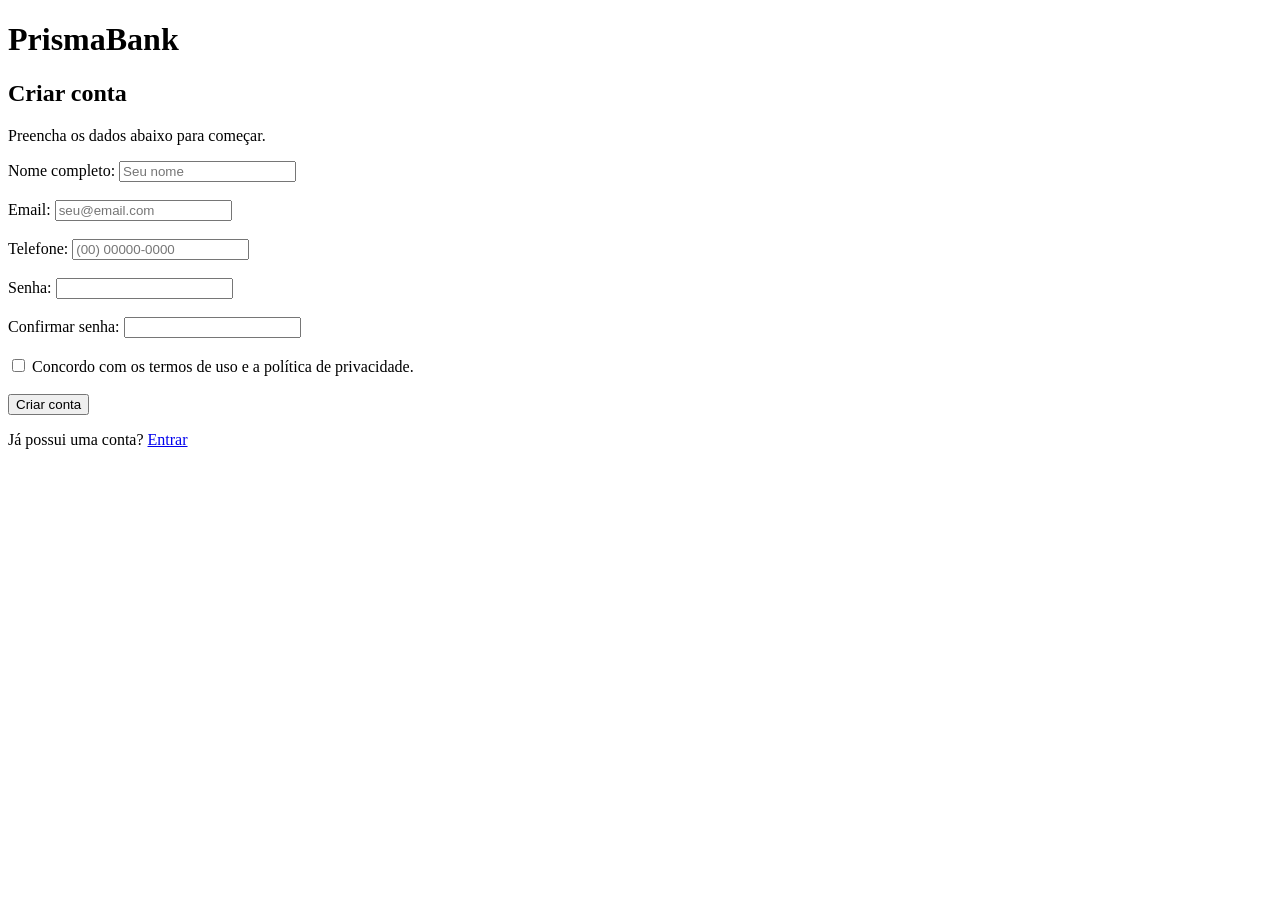
==== cadastro.html @ 23309fc6 "Leva o cadastro para o painel do banco O cadastro.html agora vem antes do painel: quem abre o index." ====
<!DOCTYPE html>
<html lang="pt-br">
<head>
    <meta charset="UTF-8">
    <meta name="viewport" content="width=device-width, initial-scale=1.0">
    <title>PrismaBank - Criar Conta</title>
</head>

<body>

    <h1>PrismaBank</h1>

    <h2>Criar conta</h2>
    <p>Preencha os dados abaixo para começar.</p>

    <form id="form-cadastro">

        <label for="nome">Nome completo:</label>
        <input type="text" id="nome" name="nome" placeholder="Seu nome" required>

        <br><br>

        <label for="email">Email:</label>
        <input type="email" id="email" name="email" placeholder="seu@email.com" required>

        <br><br>

        <label for="telefone">Telefone:</label>
        <input type="tel" id="telefone" name="telefone" placeholder="(00) 00000-0000" required>

        <br><br>

        <label for="senha">Senha:</label>
        <input type="password" id="senha" name="senha" required>

        <br><br>

        <label for="confirmar">Confirmar senha:</label>
        <input type="password" id="confirmar" name="confirmar" required>

        <br><br>

        <input type="checkbox" id="termos" name="termos" required>

        <label for="termos">
            Concordo com os termos de uso e a política de privacidade.
        </label>

        <br><br>

        <button type="submit">Criar conta</button>

    </form>

    <p>Já possui uma conta? <a href="login.html">Entrar</a></p>

    <!-- Cadastro de mentira: leva para o painel -->
    <script src="js/cadastro.js"></script>

</body>
</html>
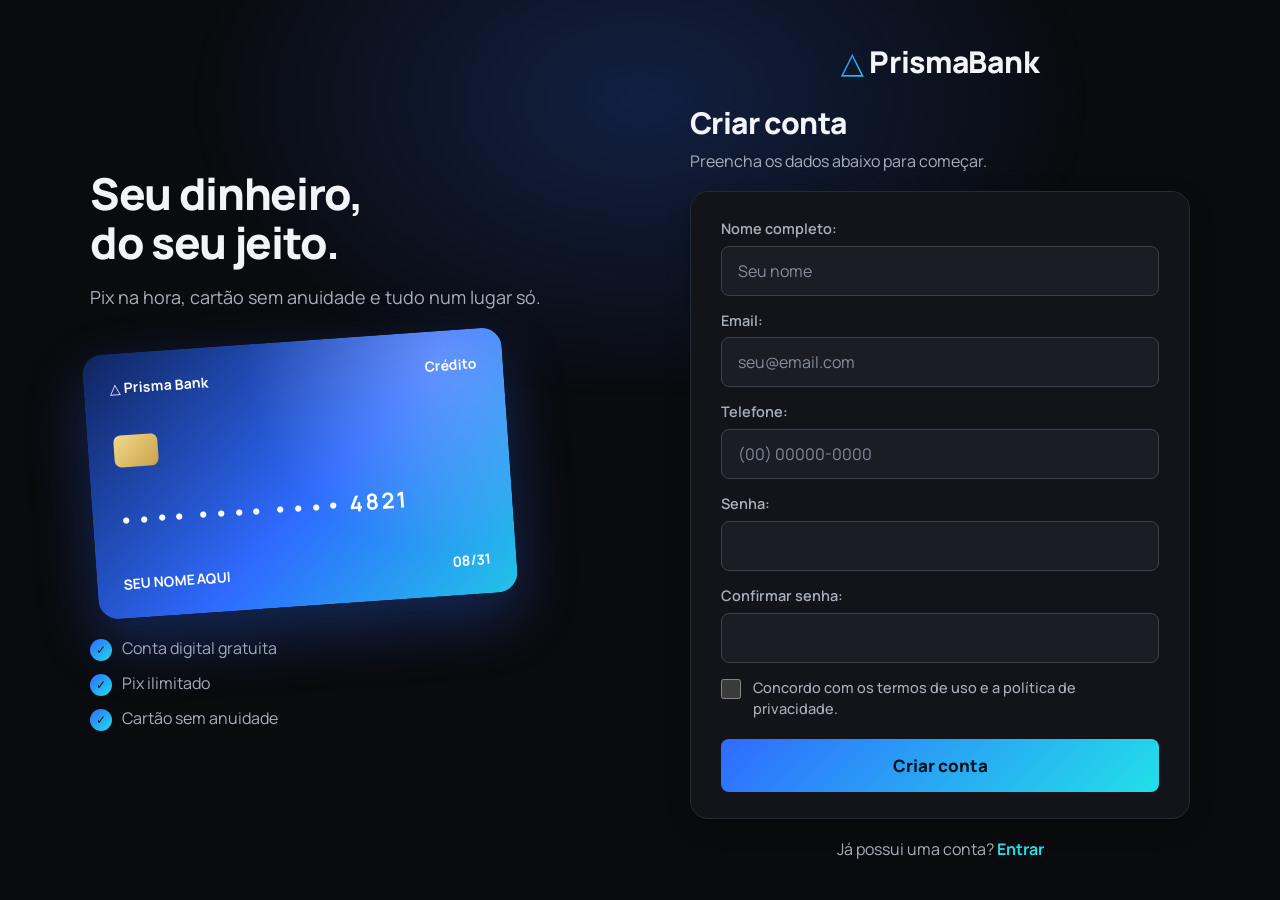
==== commit d9e4f9b7: "Junta o main e reúne o banco em uma página só Conclui o merge do main (PRs #4 e #5) com o painel reo" ====
--- a/cadastro.html
+++ b/cadastro.html
@@ -1,61 +1,83 @@
 <!DOCTYPE html>
-<html lang="pt-br">
+<html lang="pt-BR">
 <head>
     <meta charset="UTF-8">
     <meta name="viewport" content="width=device-width, initial-scale=1.0">
-    <title>PrismaBank - Criar Conta</title>
+    <title>Prisma Bank | Criar conta</title>
+    <link rel="icon" href="favicon.svg" type="image/svg+xml">
+
+    <!-- Fonte do Google -->
+    <link rel="preconnect" href="https://fonts.googleapis.com">
+    <link rel="preconnect" href="https://fonts.gstatic.com" crossorigin>
+    <link href="https://fonts.googleapis.com/css2?family=Manrope:wght@400;500;600;700;800&display=swap" rel="stylesheet">
+
+    <link rel="stylesheet" href="css/cadastro.css">
 </head>
 
 <body>
 
-    <h1>PrismaBank</h1>
+    <!-- Lado esquerdo: só aparece em telas grandes (ver cadastro.css) -->
+    <aside class="vitrine" aria-hidden="true">
+        <p class="vitrine-titulo">Seu dinheiro,<br>do seu jeito.</p>
+        <p class="vitrine-texto">Pix na hora, cartão sem anuidade e tudo num lugar só.</p>
 
-    <h2>Criar conta</h2>
-    <p>Preencha os dados abaixo para começar.</p>
+        <div class="cartao-vitrine">
+            <div class="cartao-linha">
+                <strong>△ Prisma Bank</strong>
+                <span>Crédito</span>
+            </div>
+            <div class="cartao-chip"></div>
+            <span class="cartao-numero">•••• •••• •••• 4821</span>
+            <div class="cartao-linha">
+                <span>SEU NOME AQUI</span>
+                <span>08/31</span>
+            </div>
+        </div>
 
-    <form id="form-cadastro">
+        <ul class="vitrine-lista">
+            <li>Conta digital gratuita</li>
+            <li>Pix ilimitado</li>
+            <li>Cartão sem anuidade</li>
+        </ul>
+    </aside>
 
-        <label for="nome">Nome completo:</label>
-        <input type="text" id="nome" name="nome" placeholder="Seu nome" required>
+    <!-- Lado direito: o formulário -->
+    <div class="area-form">
 
-        <br><br>
+        <h1>PrismaBank</h1>
 
-        <label for="email">Email:</label>
-        <input type="email" id="email" name="email" placeholder="seu@email.com" required>
+        <h2>Criar conta</h2>
+        <p>Preencha os dados abaixo para começar.</p>
 
-        <br><br>
+        <!-- Ao criar a conta, vai para o painel do banco (index.html).
+             O espaço entre os campos vem do CSS (cadastro.css). -->
+        <form action="index.html" id="form-cadastro">
 
-        <label for="telefone">Telefone:</label>
-        <input type="tel" id="telefone" name="telefone" placeholder="(00) 00000-0000" required>
+            <label for="nome">Nome completo:</label>
+            <input type="text" id="nome" placeholder="Seu nome" autocomplete="name" required>
 
-        <br><br>
+            <label for="email">Email:</label>
+            <input type="email" id="email" placeholder="seu@email.com" autocomplete="email" required>
 
-        <label for="senha">Senha:</label>
-        <input type="password" id="senha" name="senha" required>
+            <label for="telefone">Telefone:</label>
+            <input type="tel" id="telefone" placeholder="(00) 00000-0000" autocomplete="tel" required>
 
-        <br><br>
+            <label for="senha">Senha:</label>
+            <input type="password" id="senha" autocomplete="new-password" required>
 
-        <label for="confirmar">Confirmar senha:</label>
-        <input type="password" id="confirmar" name="confirmar" required>
+            <label for="confirmar">Confirmar senha:</label>
+            <input type="password" id="confirmar" autocomplete="new-password" required>
 
-        <br><br>
+            <input type="checkbox" id="termos" required>
+            <label for="termos">Concordo com os termos de uso e a política de privacidade.</label>
 
-        <input type="checkbox" id="termos" name="termos" required>
+            <button type="submit">Criar conta</button>
 
-        <label for="termos">
-            Concordo com os termos de uso e a política de privacidade.
-        </label>
+        </form>
 
-        <br><br>
+        <p>Já possui uma conta? <a href="index.html">Entrar</a></p>
 
-        <button type="submit">Criar conta</button>
-
-    </form>
-
-    <p>Já possui uma conta? <a href="login.html">Entrar</a></p>
-
-    <!-- Cadastro de mentira: leva para o painel -->
-    <script src="js/cadastro.js"></script>
+    </div>
 
 </body>
-</html> +</html>
--- a/css/cadastro.css
+++ b/css/cadastro.css
@@ -0,0 +1,395 @@
+/* ==========================================================================
+   Prisma Bank: tela de cadastro (cadastro.html)
+   Mesmas cores do painel (style-1.css): fundo escuro, cinzas para o
+   conteúdo e o gradiente azul → ciano só nos destaques.
+   ========================================================================== */
+
+/* ---------- Cores e medidas (mude aqui para mudar a tela toda) ---------- */
+:root {
+  color-scheme: dark;
+
+  /* Fundos */
+  --bg: #0a0b0e;
+  --surface: #121419;
+  --surface-2: #1a1d24;
+  --line: #262a33;
+  --line-strong: #3a404c;
+
+  /* Texto */
+  --text: #f2f4f8;
+  --text-2: #a9afbc;
+  --text-3: #868d9b;
+
+  /* Destaques */
+  --blue: #2f6bff;
+  --cyan: #22e0e8;
+  --gradiente: linear-gradient(135deg, var(--blue), var(--cyan));
+
+  /* Erro */
+  --erro: #ff6b6b;
+
+  /* Formas */
+  --raio-p: 8px;
+  --raio: 14px;
+  --sombra: 0 1px 2px rgb(0 0 0 / 0.3), 0 8px 24px rgb(0 0 0 / 0.18);
+  --transicao: 180ms ease;
+}
+
+/* ---------- Base ---------- */
+*,
+*::before,
+*::after {
+  box-sizing: border-box;
+}
+
+/* A página vira uma coluna estreita centralizada na tela */
+body {
+  display: flex;
+  flex-direction: column;
+  justify-content: center;
+  max-width: 540px;
+  min-height: 100vh;
+  margin: 0 auto;
+  padding: 24px 20px;
+  background: var(--bg);
+  color: var(--text);
+  font-family: "Manrope", system-ui, "Segoe UI", Roboto, sans-serif;
+  font-size: 16px;
+  line-height: 1.5;
+  -webkit-font-smoothing: antialiased;
+}
+
+/* Brilho azul suave atrás do formulário */
+body::before {
+  content: "";
+  position: fixed;
+  top: -200px;
+  left: 50%;
+  z-index: -1;
+  width: 900px;
+  height: 600px;
+  transform: translateX(-50%);
+  background: radial-gradient(closest-side, rgb(47 107 255 / 0.22), transparent);
+  pointer-events: none;
+}
+
+/* ---------- Títulos ---------- */
+h1 {
+  margin: 0 0 16px;
+  font-size: 30px;
+  font-weight: 800;
+  letter-spacing: -0.01em;
+  text-align: center;
+}
+
+/* Triângulo do logo antes do nome, igual ao painel */
+h1::before {
+  content: "△ ";
+  background: var(--gradiente);
+  -webkit-background-clip: text;
+  background-clip: text;
+  color: transparent;
+}
+
+h2 {
+  margin: 0 0 4px;
+  font-size: 30px;
+  font-weight: 800;
+  letter-spacing: -0.02em;
+}
+
+h2 + p {
+  margin: 0 0 18px;
+  color: var(--text-2);
+  font-size: 16px;
+}
+
+/* ---------- Formulário em formato de cartão ---------- */
+form {
+  padding: 26px 30px;
+  border: 1px solid var(--line);
+  border-radius: 18px;
+  background: var(--surface);
+  box-shadow: var(--sombra);
+  animation: entrar 400ms ease both;
+}
+
+@keyframes entrar {
+  from {
+    opacity: 0;
+    transform: translateY(8px);
+  }
+}
+
+label {
+  display: block;
+  margin-bottom: 6px;
+  color: var(--text-2);
+  font-size: 14.5px;
+  font-weight: 600;
+}
+
+/* ---------- Campos de texto ---------- */
+input[type="text"],
+input[type="email"],
+input[type="tel"],
+input[type="password"] {
+  display: block;
+  width: 100%;
+  margin-bottom: 14px;
+  padding: 12px 16px;
+  border: 1px solid var(--line-strong);
+  border-radius: var(--raio-p);
+  background: var(--surface-2);
+  color: var(--text);
+  font: inherit;
+  transition: border-color var(--transicao), box-shadow var(--transicao);
+}
+
+input::placeholder {
+  color: var(--text-3);
+}
+
+input:hover {
+  border-color: var(--text-3);
+}
+
+input:focus {
+  border-color: var(--cyan);
+  box-shadow: 0 0 0 3px rgb(34 224 232 / 0.18);
+  outline: none;
+}
+
+/* Campo inválido: só fica vermelho depois que a pessoa mexeu nele,
+   e não logo que a página abre */
+input:user-invalid {
+  border-color: var(--erro);
+}
+
+input:user-invalid:focus {
+  box-shadow: 0 0 0 3px rgb(255 107 107 / 0.18);
+}
+
+/* Tira o fundo amarelo que o Chrome coloca no preenchimento automático */
+input:-webkit-autofill,
+input:-webkit-autofill:hover,
+input:-webkit-autofill:focus {
+  -webkit-text-fill-color: var(--text);
+  -webkit-box-shadow: 0 0 0 1000px var(--surface-2) inset;
+  caret-color: var(--text);
+  transition: background-color 9999s;
+}
+
+/* ---------- Caixa dos termos: quadradinho e texto na mesma linha ---------- */
+input[type="checkbox"] {
+  float: left;
+  width: 20px;
+  height: 20px;
+  margin: 2px 12px 0 0;
+  accent-color: var(--cyan);
+  cursor: pointer;
+}
+
+input[type="checkbox"] + label {
+  display: block;
+  margin-bottom: 20px;
+  font-weight: 500;
+  line-height: 1.45;
+  cursor: pointer;
+}
+
+/* ---------- Botão ---------- */
+button {
+  display: block;
+  width: 100%;
+  padding: 14px;
+  border: 0;
+  border-radius: var(--raio-p);
+  background: var(--gradiente);
+  color: #04131f;
+  font: inherit;
+  font-size: 17px;
+  font-weight: 800;
+  cursor: pointer;
+  transition: filter var(--transicao), transform var(--transicao),
+    box-shadow var(--transicao);
+}
+
+button:hover {
+  filter: brightness(1.1);
+  box-shadow: 0 6px 20px rgb(34 224 232 / 0.2);
+}
+
+button:active {
+  transform: translateY(1px);
+}
+
+button:disabled {
+  opacity: 0.5;
+  cursor: not-allowed;
+  filter: none;
+  box-shadow: none;
+}
+
+/* Contorno visível para quem navega pelo teclado (Tab) */
+button:focus-visible,
+a:focus-visible,
+input[type="checkbox"]:focus-visible {
+  outline: 2px solid var(--cyan);
+  outline-offset: 3px;
+}
+
+/* ---------- "Já possui uma conta? Entrar" ---------- */
+form + p {
+  margin: 18px 0 0;
+  color: var(--text-2);
+  text-align: center;
+}
+
+a {
+  color: var(--cyan);
+  font-weight: 700;
+  text-decoration: none;
+  border-radius: 4px;
+}
+
+a:hover {
+  text-decoration: underline;
+}
+
+/* ---------- Vitrine (lado esquerdo, só em tela grande) ---------- */
+.vitrine {
+  display: none; /* no celular e em telas pequenas fica escondida */
+  flex-direction: column;
+  gap: 18px;
+}
+
+.vitrine-titulo {
+  margin: 0;
+  font-size: 44px;
+  font-weight: 800;
+  line-height: 1.1;
+  letter-spacing: -0.03em;
+}
+
+.vitrine-texto {
+  margin: 0 0 12px;
+  color: var(--text-2);
+  font-size: 18px;
+}
+
+/* Cartão de exemplo, igual ao da tela Cartões do painel */
+.cartao-vitrine {
+  display: flex;
+  flex-direction: column;
+  justify-content: space-between;
+  width: 100%;
+  max-width: 420px;
+  aspect-ratio: 1.586;
+  padding: 24px 26px;
+  border-radius: 20px;
+  background:
+    radial-gradient(circle at 85% 10%, rgb(255 255 255 / 0.25), transparent 45%),
+    linear-gradient(135deg, #10255f, #2f6bff 55%, #22c3e8);
+  color: #fff;
+  box-shadow: 0 24px 60px rgb(47 107 255 / 0.3);
+  transform: rotate(-4deg);
+}
+
+.cartao-linha {
+  display: flex;
+  justify-content: space-between;
+  font-size: 14px;
+  font-weight: 700;
+}
+
+.cartao-chip {
+  width: 44px;
+  height: 32px;
+  border-radius: 7px;
+  background: linear-gradient(135deg, #f3d98b, #c9a34a);
+}
+
+.cartao-numero {
+  font-size: 22px;
+  font-weight: 700;
+  letter-spacing: 0.12em;
+}
+
+.vitrine-lista {
+  display: flex;
+  flex-direction: column;
+  gap: 10px;
+  margin: 12px 0 0;
+  padding: 0;
+  list-style: none;
+  color: var(--text-2);
+}
+
+.vitrine-lista li::before {
+  content: "✓";
+  display: inline-grid;
+  place-items: center;
+  width: 22px;
+  height: 22px;
+  margin-right: 10px;
+  border-radius: 50%;
+  background: var(--gradiente);
+  color: #04131f;
+  font-size: 12px;
+  font-weight: 800;
+}
+
+/* Tela grande: vitrine à esquerda e formulário à direita */
+@media (min-width: 1000px) {
+  body {
+    display: grid;
+    grid-template-columns: minmax(0, 1fr) 500px;
+    align-items: center;
+    gap: 80px;
+    max-width: 1180px;
+    padding: 24px 40px;
+  }
+
+  .vitrine {
+    display: flex;
+  }
+}
+
+/* ---------- Celular ---------- */
+@media (max-width: 480px) {
+  body {
+    justify-content: flex-start;
+    padding: 32px 14px;
+  }
+
+  form {
+    padding: 24px 18px;
+  }
+
+  h1 {
+    font-size: 24px;
+  }
+
+  h2 {
+    font-size: 26px;
+  }
+
+  /* 16px evita o zoom automático do iPhone ao tocar no campo */
+  input[type="text"],
+  input[type="email"],
+  input[type="tel"],
+  input[type="password"] {
+    font-size: 16px;
+  }
+}
+
+/* Quem pediu menos animação no sistema não vê animação */
+@media (prefers-reduced-motion: reduce) {
+  *,
+  *::before,
+  *::after {
+    animation: none !important;
+    transition: none !important;
+  }
+}
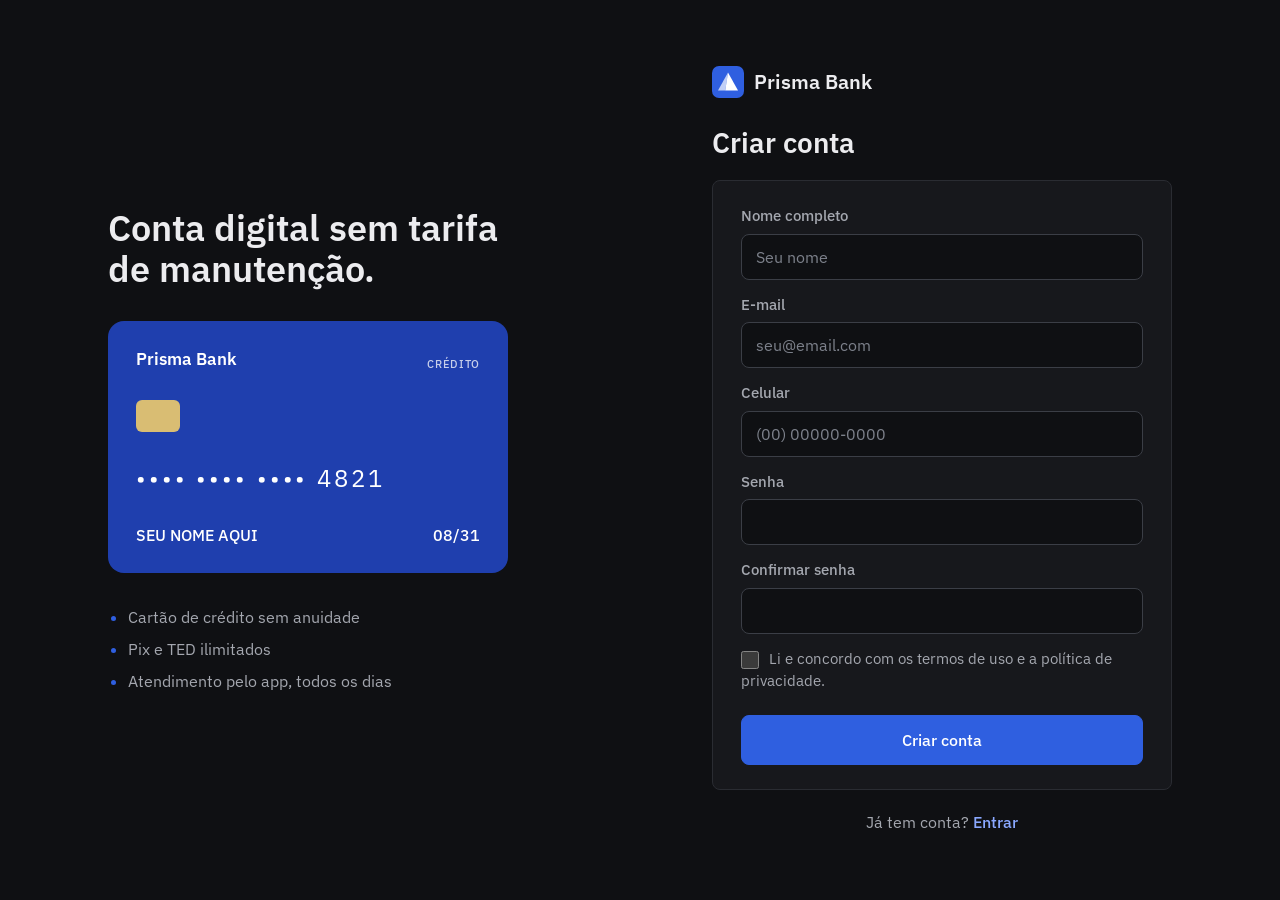
==== commit ec8ee9ad: "Tira a cara de template do visual e enxuga o código Visual mais simples e com identidade própria, se" ====
--- a/cadastro.html
+++ b/cadastro.html
@@ -6,25 +6,22 @@
     <title>Prisma Bank | Criar conta</title>
     <link rel="icon" href="favicon.svg" type="image/svg+xml">
 
-    <!-- Fonte do Google -->
-    <link rel="preconnect" href="https://fonts.googleapis.com">
-    <link rel="preconnect" href="https://fonts.gstatic.com" crossorigin>
-    <link href="https://fonts.googleapis.com/css2?family=Manrope:wght@400;500;600;700;800&display=swap" rel="stylesheet">
-
+    <!-- Fonte do Google (IBM Plex Sans) e o CSS do site + o do cadastro -->
+    <link rel="stylesheet" href="https://fonts.googleapis.com/css2?family=IBM+Plex+Sans:wght@400;500;600&display=swap">
+    <link rel="stylesheet" href="css/style-1.css">
     <link rel="stylesheet" href="css/cadastro.css">
 </head>
 
 <body>
 
     <!-- Lado esquerdo: só aparece em telas grandes (ver cadastro.css) -->
-    <aside class="vitrine" aria-hidden="true">
-        <p class="vitrine-titulo">Seu dinheiro,<br>do seu jeito.</p>
-        <p class="vitrine-texto">Pix na hora, cartão sem anuidade e tudo num lugar só.</p>
+    <aside class="vitrine">
+        <p class="vitrine-titulo">Conta digital sem tarifa de manutenção.</p>
 
-        <div class="cartao-vitrine">
+        <div class="cartao-visual">
             <div class="cartao-linha">
-                <strong>△ Prisma Bank</strong>
-                <span>Crédito</span>
+                <span class="cartao-marca">Prisma Bank</span>
+                <span class="cartao-etiqueta">Crédito</span>
             </div>
             <div class="cartao-chip"></div>
             <span class="cartao-numero">•••• •••• •••• 4821</span>
@@ -35,49 +32,42 @@
         </div>
 
         <ul class="vitrine-lista">
-            <li>Conta digital gratuita</li>
-            <li>Pix ilimitado</li>
-            <li>Cartão sem anuidade</li>
+            <li>Cartão de crédito sem anuidade</li>
+            <li>Pix e TED ilimitados</li>
+            <li>Atendimento pelo app, todos os dias</li>
         </ul>
     </aside>
 
-    <!-- Lado direito: o formulário -->
-    <div class="area-form">
+    <!-- Lado direito: o formulário. Ao criar a conta, vai para o banco (index.html) -->
+    <main>
+        <div class="logo"><img src="favicon.svg" alt="" width="32" height="32"> Prisma Bank</div>
 
-        <h1>PrismaBank</h1>
+        <h1>Criar conta</h1>
 
-        <h2>Criar conta</h2>
-        <p>Preencha os dados abaixo para começar.</p>
-
-        <!-- Ao criar a conta, vai para o painel do banco (index.html).
-             O espaço entre os campos vem do CSS (cadastro.css). -->
-        <form action="index.html" id="form-cadastro">
-
-            <label for="nome">Nome completo:</label>
+        <form action="index.html">
+            <label for="nome">Nome completo</label>
             <input type="text" id="nome" placeholder="Seu nome" autocomplete="name" required>
 
-            <label for="email">Email:</label>
+            <label for="email">E-mail</label>
             <input type="email" id="email" placeholder="seu@email.com" autocomplete="email" required>
 
-            <label for="telefone">Telefone:</label>
+            <label for="telefone">Celular</label>
             <input type="tel" id="telefone" placeholder="(00) 00000-0000" autocomplete="tel" required>
 
-            <label for="senha">Senha:</label>
+            <label for="senha">Senha</label>
             <input type="password" id="senha" autocomplete="new-password" required>
 
-            <label for="confirmar">Confirmar senha:</label>
+            <label for="confirmar">Confirmar senha</label>
             <input type="password" id="confirmar" autocomplete="new-password" required>
 
             <input type="checkbox" id="termos" required>
-            <label for="termos">Concordo com os termos de uso e a política de privacidade.</label>
+            <label for="termos">Li e concordo com os termos de uso e a política de privacidade.</label>
 
-            <button type="submit">Criar conta</button>
-
+            <button class="botao">Criar conta</button>
         </form>
 
-        <p>Já possui uma conta? <a href="index.html">Entrar</a></p>
-
-    </div>
+        <p>Já tem conta? <a href="index.html">Entrar</a></p>
+    </main>
 
 </body>
 </html>
--- a/css/style-1.css
+++ b/css/style-1.css
@@ -0,0 +1,1237 @@
+/* ==========================================================
+   Prisma Bank: estilos do site.
+   Usado pelo index.html (o banco) e pelo cadastro.html,
+   que tem alguns ajustes a mais no cadastro.css.
+   ========================================================== */
+
+/* ---------- Cores e medidas: mude aqui para mudar o site todo ---------- */
+:root {
+  color-scheme: dark;
+  --fundo: #0f1013;
+  --card: #17181c;
+  --card-2: #202227;     /* passar o mouse, item ativo */
+  --borda: #2a2c32;
+  --borda-forte: #3b3e46;
+  --texto: #ececef;
+  --texto-2: #a4a7af;    /* textos de apoio */
+  --texto-3: #7d818b;    /* textos bem discretos */
+  --marca: #2f5fe0;      /* o azul do Prisma: botões, barras e item ativo */
+  --link: #8aa8ff;       /* o mesmo azul, mais claro, para ler no fundo escuro */
+  --verde: #4cbb85;      /* dinheiro que entrou */
+  --amarelo: #e2a63b;    /* pendente */
+  --vermelho: #f07a7a;   /* bloquear, sair */
+  --barra: #4b4f58;      /* barras do gráfico que não são o mês atual */
+  --raio: 8px;
+}
+
+/* Modo claro: o script.js coloca a classe "claro" na tag <html> */
+.claro {
+  color-scheme: light;
+  --fundo: #f4f5f7;
+  --card: #fff;
+  --card-2: #eef0f3;
+  --borda: #e3e5ea;
+  --borda-forte: #c9cdd5;
+  --texto: #16181d;
+  --texto-2: #50545e;
+  --texto-3: #6b707a;
+  --link: #2f5fe0;
+  --verde: #13804f;
+  --amarelo: #9a6200;
+  --vermelho: #c43838;
+  --barra: #b9bdc6;
+}
+
+/* ---------- Base ---------- */
+* {
+  box-sizing: border-box;
+}
+
+/* Barra de rolagem fina, nas cores do site */
+html {
+  scrollbar-color: var(--borda-forte) var(--fundo);
+  scrollbar-width: thin;
+}
+
+body {
+  margin: 0;
+  background: var(--fundo);
+  color: var(--texto);
+  font: 15px/1.5 "IBM Plex Sans", system-ui, sans-serif;
+}
+
+h1,
+h2,
+p,
+ul {
+  margin: 0;
+}
+
+h1 {
+  font-size: 24px;
+  font-weight: 600;
+}
+
+h2 {
+  font-size: 16px;
+  font-weight: 600;
+}
+
+ul {
+  padding: 0;
+  list-style: none;
+}
+
+a {
+  color: inherit;
+  text-decoration: none;
+}
+
+button,
+input,
+select {
+  color: inherit;
+  font: inherit;
+}
+
+button {
+  cursor: pointer;
+}
+
+.texto-fraco {
+  color: var(--texto-2);
+  font-size: 13px;
+}
+
+.texto-fraco strong {
+  color: var(--texto);
+  font-weight: 500;
+}
+
+/* Ícones do começo do index.html: só o traço, na cor do texto */
+.ico {
+  flex-shrink: 0;
+  width: 18px;
+  height: 18px;
+  fill: none;
+  stroke: currentColor;
+  stroke-width: 1.8;
+  stroke-linecap: round;
+  stroke-linejoin: round;
+}
+
+/* ---------- Estrutura: menu à esquerda, conteúdo à direita ---------- */
+.app {
+  display: grid;
+  grid-template-columns: 250px minmax(0, 1fr);
+  min-height: 100vh;
+}
+
+/* ---------- Menu lateral ---------- */
+.sidebar {
+  position: sticky;
+  top: 0;
+  display: flex;
+  flex-direction: column;
+  gap: 28px;
+  height: 100vh;
+  padding: 20px 12px;
+  border-right: 1px solid var(--borda);
+  background: var(--fundo);
+}
+
+.logo {
+  display: flex;
+  align-items: center;
+  gap: 10px;
+  padding: 0 14px;
+  font-size: 18px;
+  font-weight: 600;
+}
+
+.menu {
+  display: flex;
+  flex: 1;
+  flex-direction: column;
+  gap: 6px;
+}
+
+/* "Conta" e "Serviços" */
+.menu-titulo {
+  margin: 18px 14px 2px;
+  color: var(--texto-3);
+  font-size: 13px;
+}
+
+.menu-titulo:first-child {
+  margin-top: 0;
+}
+
+.menu-link {
+  display: flex;
+  align-items: center;
+  gap: 14px;
+  padding: 11px 14px;
+  border-radius: var(--raio);
+  color: var(--texto-2);
+  font-size: 16.5px;
+}
+
+.menu-link .ico {
+  width: 22px;
+  height: 22px;
+}
+
+.menu-link:hover {
+  background: var(--card);
+  color: var(--texto);
+}
+
+/* Tela aberta: o script.js coloca a classe "ativo" no link dela */
+.menu-link.ativo {
+  background: var(--card-2);
+  color: var(--texto);
+  font-weight: 500;
+}
+
+.menu-link.ativo .ico {
+  color: var(--link);
+}
+
+/* ---------- Conteúdo: topo, a tela aberta e o rodapé ---------- */
+.conteudo {
+  display: grid;
+  grid-template-rows: auto 1fr auto;
+  min-width: 0;
+  min-height: 100vh;
+}
+
+.topo {
+  position: sticky;
+  top: 0;
+  z-index: 10;
+  display: flex;
+  align-items: center;
+  gap: 16px;
+  padding: 12px 28px;
+  border-bottom: 1px solid var(--borda);
+  background: var(--fundo);
+}
+
+.saldo-linha {
+  display: flex;
+  align-items: center;
+  gap: 6px;
+}
+
+.saldo-valor {
+  font-size: 26px;
+  font-weight: 600;
+  line-height: 1.2;
+  white-space: nowrap;
+}
+
+/* "R$" menor e mais claro que o número */
+.saldo-valor small {
+  color: var(--texto-2);
+  font-size: 18px;
+  font-weight: 500;
+}
+
+.btn-olho {
+  display: grid;
+  padding: 6px;
+  border: 0;
+  border-radius: 50%;
+  background: none;
+  color: var(--texto-2);
+}
+
+.btn-olho:hover {
+  background: var(--card-2);
+  color: var(--texto);
+}
+
+.topo-acoes {
+  display: flex;
+  align-items: center;
+  gap: 10px;
+  margin-left: auto;
+}
+
+/* Botões quadrados só com ícone: menu (celular), tema e sino */
+.btn-icone {
+  position: relative;
+  display: grid;
+  place-items: center;
+  width: 38px;
+  height: 38px;
+  border: 1px solid var(--borda);
+  border-radius: var(--raio);
+  background: var(--card);
+}
+
+.btn-icone:hover {
+  border-color: var(--borda-forte);
+}
+
+.btn-menu {
+  display: none; /* só aparece no celular */
+}
+
+/* Número de notificações não lidas em cima do sino */
+.badge {
+  position: absolute;
+  top: -6px;
+  right: -6px;
+  min-width: 18px;
+  padding: 0 5px;
+  border-radius: 9px;
+  background: var(--marca);
+  color: #fff;
+  font-size: 11px;
+  font-weight: 600;
+  line-height: 18px;
+}
+
+/* Bolinha com as iniciais (topo, contatos e perfil) */
+.avatar {
+  display: grid;
+  place-items: center;
+  flex-shrink: 0;
+  width: 38px;
+  height: 38px;
+  border-radius: 50%;
+  background: var(--card-2);
+  font-size: 13px;
+  font-weight: 600;
+}
+
+/* ---------- Telas ---------- */
+.painel,
+.pagina {
+  display: grid;
+  gap: 20px;
+  align-content: start;
+  width: 100%;
+  max-width: 1180px;
+  margin: 0 auto;
+  padding: 28px 28px 48px;
+}
+
+/* Início: coluna principal (2/3) e coluna da direita (1/3) */
+.painel {
+  grid-template-columns: minmax(0, 2fr) minmax(0, 1fr);
+}
+
+/* Outras telas: formulário à esquerda, informações à direita */
+.colunas {
+  display: grid;
+  grid-template-columns: minmax(0, 3fr) minmax(0, 2fr);
+  gap: 20px;
+  align-items: start;
+}
+
+.coluna {
+  display: flex;
+  flex-direction: column;
+  gap: 20px;
+}
+
+/* No Início, o último card da coluna estica até o fim do card ao lado */
+.coluna > :last-child {
+  flex-grow: 1;
+}
+
+.card {
+  padding: 20px;
+  border: 1px solid var(--borda);
+  border-radius: var(--raio);
+  background: var(--card);
+}
+
+.card > h2 {
+  margin-bottom: 16px;
+}
+
+/* Título do card com um link (ou os filtros) à direita */
+.card-topo {
+  display: flex;
+  flex-wrap: wrap;
+  align-items: baseline;
+  justify-content: space-between;
+  gap: 8px 16px;
+  margin-bottom: 16px;
+}
+
+.link {
+  padding: 0;
+  border: 0;
+  background: none;
+  color: var(--link);
+  font-size: 14px;
+  font-weight: 500;
+}
+
+.link:hover {
+  text-decoration: underline;
+}
+
+/* ---------- Botões ---------- */
+.botao {
+  display: inline-flex;
+  align-items: center;
+  justify-content: center;
+  gap: 8px;
+  padding: 9px 16px;
+  border: 1px solid var(--marca);
+  border-radius: var(--raio);
+  background: var(--marca);
+  color: #fff;
+  font-weight: 500;
+}
+
+.botao:hover {
+  filter: brightness(1.12);
+}
+
+.botao-secundario {
+  border-color: var(--borda-forte);
+  background: none;
+  color: var(--texto);
+}
+
+.botao-secundario:hover {
+  background: var(--card-2);
+  filter: none;
+}
+
+.botao-perigo {
+  color: var(--vermelho);
+}
+
+.botao-pequeno {
+  padding: 4px 12px;
+  font-size: 14px;
+}
+
+/* ---------- Formulários ---------- */
+.formulario {
+  display: grid;
+  gap: 16px;
+}
+
+.campo {
+  display: grid;
+  gap: 6px;
+}
+
+.campo > label,
+.campo > span {
+  color: var(--texto-2);
+  font-size: 14px;
+  font-weight: 500;
+}
+
+.campo input,
+.campo select {
+  width: 100%;
+  padding: 10px 12px;
+  border: 1px solid var(--borda-forte);
+  border-radius: var(--raio);
+  background: var(--fundo);
+}
+
+.campo input::placeholder {
+  color: var(--texto-3);
+}
+
+.campo input:focus,
+.campo select:focus {
+  border-color: var(--marca);
+  outline: 1px solid var(--marca);
+}
+
+/* Dois campos lado a lado (agência e conta, valor e data) */
+.campo-duplo {
+  display: grid;
+  grid-template-columns: 1fr 1fr;
+  gap: 12px;
+}
+
+/* Escolhas em botões (TED / Entre contas, valores da recarga).
+   Por baixo é um radio escondido; o <span> é o que aparece. */
+.opcoes {
+  display: flex;
+  flex-wrap: wrap;
+  gap: 8px;
+}
+
+.opcao input {
+  position: absolute;
+  opacity: 0;
+}
+
+.opcao span {
+  display: block;
+  padding: 8px 14px;
+  border: 1px solid var(--borda-forte);
+  border-radius: var(--raio);
+  cursor: pointer;
+}
+
+.opcao input:checked + span {
+  border-color: var(--marca);
+  outline: 1px solid var(--marca);
+  background: color-mix(in srgb, var(--marca) 14%, transparent);
+}
+
+.opcao input:focus-visible + span {
+  outline: 2px solid var(--link);
+  outline-offset: 2px;
+}
+
+/* ---------- Listas e tabela ---------- */
+.lista li,
+.lista label {
+  display: flex;
+  align-items: center;
+  justify-content: space-between;
+  gap: 12px;
+}
+
+.lista li {
+  padding: 12px 0;
+  border-top: 1px solid var(--borda);
+}
+
+.lista li:first-child {
+  padding-top: 0;
+  border-top: 0;
+}
+
+.lista li:last-child {
+  padding-bottom: 0;
+}
+
+.lista strong {
+  display: block;
+  font-weight: 500;
+}
+
+/* Caixas de seleção das Preferências: a linha toda é clicável */
+.lista label {
+  width: 100%;
+  cursor: pointer;
+}
+
+.lista input[type="checkbox"] {
+  width: 18px;
+  height: 18px;
+  accent-color: var(--marca);
+}
+
+/* Valor + botão "Pagar" no lado direito da lista de contas */
+.lista-direita {
+  display: flex;
+  align-items: center;
+  gap: 12px;
+}
+
+.tabela {
+  width: 100%;
+  border-collapse: collapse;
+  color: var(--texto-2);
+}
+
+.tabela th {
+  padding: 0 0 8px;
+  color: var(--texto-3);
+  font-size: 13px;
+  font-weight: 500;
+  text-align: left;
+}
+
+.tabela td {
+  padding: 12px 0;
+  border-top: 1px solid var(--borda);
+}
+
+.tabela .valor {
+  text-align: right;
+}
+
+.descricao {
+  color: var(--texto);
+  font-weight: 500;
+}
+
+/* Valores em dinheiro: os números têm a mesma largura e ficam alinhados */
+.valor {
+  color: var(--texto);
+  font-weight: 500;
+  white-space: nowrap;
+  font-variant-numeric: tabular-nums;
+}
+
+.positivo {
+  color: var(--verde);
+}
+
+.pendente {
+  margin-left: 6px;
+  color: var(--amarelo);
+  font-size: 13px;
+}
+
+/* ---------- Início ---------- */
+.saudacao {
+  grid-column: 1 / -1;
+  display: flex;
+  flex-wrap: wrap;
+  align-items: flex-end;
+  justify-content: space-between;
+  gap: 16px;
+}
+
+/* A data vem em minúsculas ("quinta-feira, 19 de novembro") */
+.saudacao p::first-letter {
+  text-transform: uppercase;
+}
+
+/* Atalhos: Pix, Transferir, Pagar e Recarga */
+.atalhos {
+  display: flex;
+  flex-wrap: wrap;
+  gap: 8px;
+}
+
+.grafico-resumo {
+  display: flex;
+  gap: 28px;
+}
+
+.grafico-resumo strong {
+  display: block;
+  font-size: 18px;
+  font-weight: 600;
+}
+
+/* Tracinho na legenda "Média", igual à linha do gráfico */
+.media::before {
+  content: "";
+  display: inline-block;
+  width: 14px;
+  margin-right: 6px;
+  border-top: 1px dashed var(--texto-2);
+  vertical-align: middle;
+}
+
+/* Gráfico de gastos: cada barra é uma <div> com a altura em %
+   (100% = R$ 4 mil, o topo do gráfico) */
+.grafico-area {
+  display: flex;
+  gap: 12px;
+  margin-top: 20px;
+  padding-bottom: 28px; /* espaço para os nomes dos meses */
+}
+
+/* Valores do lado esquerdo, cada um na altura da sua linha */
+.grafico-eixo {
+  display: flex;
+  flex-direction: column;
+  justify-content: space-between;
+  height: 232px;
+  margin-top: -9px;
+  color: var(--texto-3);
+  font-size: 12px;
+  text-align: right;
+  white-space: nowrap;
+}
+
+.grafico-barras {
+  position: relative;
+  display: flex;
+  flex: 1;
+  align-items: flex-end;
+  justify-content: space-around;
+  height: 214px;
+  border-bottom: 1px solid var(--borda-forte);
+  /* linhas de fundo em R$ 4 mil e R$ 2 mil */
+  background: linear-gradient(var(--borda) 1px, transparent 1px) 0 0 / 100% 50%;
+}
+
+/* Linha tracejada da média: R$ 3.200 de R$ 4 mil = 80% da altura */
+.grafico-barras::before {
+  content: "";
+  position: absolute;
+  right: 0;
+  bottom: 80%;
+  left: 0;
+  z-index: 1;
+  border-top: 1px dashed var(--texto-2);
+}
+
+.grafico-barras > div {
+  position: relative;
+  width: 24px;
+  border-radius: 4px 4px 0 0;
+  background: var(--barra);
+}
+
+.grafico-barras > .atual {
+  background: var(--marca);
+}
+
+/* Nome do mês embaixo da barra */
+.grafico-barras span {
+  position: absolute;
+  top: calc(100% + 8px);
+  left: 50%;
+  transform: translateX(-50%);
+  color: var(--texto-2);
+  font-size: 13px;
+}
+
+.grafico-barras .atual span {
+  color: var(--texto);
+  font-weight: 500;
+}
+
+/* Ao passar o mouse, mostra o valor da barra (vem do data-valor) */
+.grafico-barras > div:hover::after {
+  content: attr(data-valor);
+  position: absolute;
+  bottom: calc(100% + 6px);
+  left: 50%;
+  z-index: 2;
+  transform: translateX(-50%);
+  padding: 2px 8px;
+  border-radius: 4px;
+  background: var(--texto);
+  color: var(--fundo);
+  font-size: 12px;
+  white-space: nowrap;
+}
+
+.valor-grande {
+  display: block;
+  margin: 2px 0 14px;
+  font-size: 26px;
+  font-weight: 600;
+}
+
+/* Barra de progresso (limite do cartão, caixinha e gastos):
+   o fundo é um azul fraquinho e o preenchimento é o azul da marca */
+.barra {
+  height: 8px;
+  margin: 12px 0 10px;
+  border-radius: 4px;
+  background: color-mix(in srgb, var(--marca) 22%, var(--card));
+}
+
+.barra span {
+  display: block;
+  height: 100%;
+  border-radius: 4px;
+  background: var(--marca);
+}
+
+/* Contatos do Pix rápido: bolinha com as iniciais e o nome embaixo */
+.contatos {
+  display: flex;
+  flex-wrap: wrap;
+  gap: 16px;
+}
+
+.contato,
+.favorecido {
+  padding: 0;
+  border: 0;
+  background: none;
+}
+
+.contato {
+  display: grid;
+  justify-items: center;
+  gap: 6px;
+  color: var(--texto-2);
+  font-size: 13px;
+}
+
+.contato .avatar,
+.favorecido .avatar {
+  width: 44px;
+  height: 44px;
+}
+
+.contato:hover {
+  color: var(--texto);
+}
+
+.contato:hover .avatar,
+.favorecido:hover .avatar {
+  background: var(--borda-forte);
+}
+
+/* Favorecidos (Transferências): a linha inteira é um botão */
+.favorecido {
+  display: flex;
+  align-items: center;
+  gap: 12px;
+  width: 100%;
+  text-align: left;
+}
+
+.favorecido:hover strong {
+  color: var(--link);
+}
+
+/* Texto de ajuda entre o título e a lista */
+.card > .texto-fraco + .lista {
+  margin-top: 16px;
+}
+
+/* ---------- Pix: receber com QR Code ---------- */
+.receber-pix {
+  display: flex;
+  align-items: center;
+  gap: 18px;
+}
+
+.receber-pix strong {
+  display: block;
+  margin-bottom: 4px;
+  word-break: break-all;
+}
+
+/* O QR fica num quadrado branco, como num app de verdade */
+.qr {
+  flex-shrink: 0;
+  width: 120px;
+  padding: 8px;
+  border-radius: var(--raio);
+  background: #fff;
+}
+
+/* ---------- Extrato ---------- */
+/* Resumo: três números lado a lado, separados por uma linha */
+.resumo {
+  display: grid;
+  grid-template-columns: repeat(3, minmax(0, 1fr));
+  padding: 0;
+}
+
+.resumo div {
+  padding: 16px 20px;
+}
+
+.resumo div + div {
+  border-left: 1px solid var(--borda);
+}
+
+.resumo strong {
+  display: block;
+  font-size: 22px;
+  font-weight: 600;
+}
+
+/* "Para onde foi seu dinheiro": tipo, barra, porcentagem e valor */
+.gastos li {
+  display: grid;
+  grid-template-columns: 90px 1fr 44px 110px;
+  align-items: center;
+  gap: 16px;
+}
+
+.gastos li + li {
+  margin-top: 14px;
+}
+
+.gastos .barra {
+  margin: 0;
+}
+
+.gastos li > :nth-child(n + 3) {
+  text-align: right;
+}
+
+/* Filtro Todas / Entradas / Saídas: três botões grudados */
+.filtros {
+  display: flex;
+  border: 1px solid var(--borda-forte);
+  border-radius: var(--raio);
+  overflow: hidden;
+}
+
+.filtro {
+  padding: 5px 12px;
+  border: 0;
+  background: none;
+  color: var(--texto-2);
+  font-size: 14px;
+}
+
+.filtro + .filtro {
+  border-left: 1px solid var(--borda-forte);
+}
+
+.filtro.ativo {
+  background: var(--card-2);
+  color: var(--texto);
+}
+
+/* ---------- Cartões ---------- */
+.cartao-visual {
+  display: flex;
+  flex-direction: column;
+  justify-content: space-between;
+  aspect-ratio: 1.586; /* proporção de um cartão de verdade */
+  padding: 26px 28px;
+  border-radius: 16px;
+  background: #1f3fae;
+  color: #fff;
+}
+
+/* O script.js coloca a classe "bloqueado" quando o cartão é bloqueado */
+.cartao-visual.bloqueado {
+  background: #4b4e56;
+}
+
+/* Linha de cima e linha de baixo: o último item vai para a direita */
+.cartao-linha {
+  display: flex;
+  align-items: flex-end;
+  gap: 28px;
+  font-weight: 500;
+}
+
+.cartao-linha > :last-child {
+  margin-left: auto;
+}
+
+.cartao-linha small,
+.cartao-etiqueta {
+  display: block;
+  font-size: 11px;
+  letter-spacing: 0.06em;
+  text-transform: uppercase;
+  opacity: 0.75;
+}
+
+.cartao-marca {
+  font-size: 17px;
+  font-weight: 600;
+}
+
+.cartao-chip {
+  width: 44px;
+  height: 32px;
+  border-radius: 6px;
+  background: #d9bd73;
+}
+
+.cartao-numero {
+  font-size: clamp(18px, 2.4vw, 24px);
+  letter-spacing: 0.12em;
+  font-variant-numeric: tabular-nums;
+}
+
+.cartao-acoes {
+  display: flex;
+  flex-wrap: wrap;
+  gap: 8px;
+  margin-top: 16px;
+}
+
+/* Fatura: "Usado" à esquerda e "Disponível" à direita */
+.limite-info {
+  display: flex;
+  justify-content: space-between;
+}
+
+.limite-info strong {
+  display: block;
+  font-weight: 500;
+}
+
+.limite-info div:last-child {
+  text-align: right;
+}
+
+.ajuste-limite {
+  display: grid;
+  gap: 8px;
+  margin-top: 16px;
+  padding-top: 16px;
+  border-top: 1px solid var(--borda);
+  color: var(--texto-2);
+  font-size: 14px;
+}
+
+.ajuste-limite strong {
+  color: var(--texto);
+}
+
+.ajuste-limite input {
+  accent-color: var(--marca);
+}
+
+/* ---------- Notificações (caixinha que abre no sino) ---------- */
+.notificacoes {
+  position: relative;
+}
+
+.caixa-notificacoes {
+  position: absolute;
+  top: calc(100% + 8px);
+  right: 0;
+  z-index: 30;
+  width: 340px;
+  padding: 16px;
+  border: 1px solid var(--borda-forte);
+  border-radius: var(--raio);
+  background: var(--card);
+  box-shadow: 0 8px 24px rgb(0 0 0 / 0.25); /* fica por cima do resto da tela */
+}
+
+.caixa-notificacoes .card-topo {
+  margin-bottom: 8px;
+}
+
+.caixa-notificacoes .lista li {
+  padding: 2px 0;
+  border: 0;
+}
+
+.notificacao {
+  display: flex;
+  gap: 12px;
+  width: calc(100% + 16px);
+  margin: 0 -8px;
+  padding: 8px;
+  border-radius: var(--raio);
+}
+
+.notificacao:hover {
+  background: var(--card-2);
+}
+
+.notificacao .ico {
+  margin-top: 2px;
+  color: var(--texto-2);
+}
+
+.notificacao p {
+  color: var(--texto-2);
+  font-size: 14px;
+}
+
+.notificacao strong {
+  display: inline;
+  color: var(--texto);
+}
+
+/* ---------- Configurações ---------- */
+.perfil {
+  display: flex;
+  flex-wrap: wrap;
+  align-items: center;
+  gap: 16px 20px;
+}
+
+.perfil .avatar {
+  width: 56px;
+  height: 56px;
+  font-size: 18px;
+}
+
+.perfil-nome {
+  flex: 1;
+}
+
+.perfil-nome h2 {
+  font-size: 20px;
+}
+
+.perfil-conta {
+  display: flex;
+  gap: 28px;
+}
+
+.perfil-conta strong {
+  display: block;
+  font-weight: 500;
+}
+
+/* ---------- Comprovante ---------- */
+.comprovante {
+  width: 100%;
+  max-width: 460px;
+  margin: 12px auto 0;
+}
+
+.comprovante .valor-grande {
+  margin: 20px 0 0;
+  font-size: 30px;
+}
+
+/* Dados do recibo entre duas linhas tracejadas, como num papel de maquininha */
+.comprovante .lista {
+  margin: 20px 0;
+  padding: 16px 0;
+  border-top: 1px dashed var(--borda-forte);
+  border-bottom: 1px dashed var(--borda-forte);
+}
+
+.comprovante .lista li {
+  padding: 6px 0;
+  border: 0;
+}
+
+#comp-codigo {
+  font-family: ui-monospace, Consolas, monospace;
+}
+
+.comprovante-acoes {
+  display: flex;
+  flex-wrap: wrap;
+  gap: 8px;
+}
+
+/* ---------- Rodapé ---------- */
+.rodape {
+  display: flex;
+  flex-wrap: wrap;
+  justify-content: space-between;
+  gap: 4px 24px;
+  /* A linha de cima vai de ponta a ponta; o texto fica alinhado com os cards */
+  padding: 20px max(28px, calc((100% - 1124px) / 2)) 28px;
+  border-top: 1px solid var(--borda);
+  color: var(--texto-3);
+  font-size: 13px;
+}
+
+/* ---------- Telas médias: o Início vira uma coluna só ---------- */
+@media (max-width: 1100px) {
+  .painel {
+    grid-template-columns: minmax(0, 1fr);
+  }
+}
+
+/* ---------- Celular: o menu vira uma gaveta que abre pelo botão ☰ ---------- */
+@media (max-width: 800px) {
+  .app,
+  .colunas {
+    grid-template-columns: minmax(0, 1fr);
+  }
+
+  .sidebar {
+    position: fixed;
+    left: 0;
+    z-index: 20;
+    width: 250px;
+    transform: translateX(-100%);
+    transition: transform 0.2s;
+  }
+
+  /* O script.js coloca a classe "aberto" para mostrar o menu */
+  .sidebar.aberto {
+    transform: none;
+    box-shadow: 0 0 40px rgb(0 0 0 / 0.5);
+  }
+
+  .btn-menu {
+    display: grid;
+  }
+
+  .topo {
+    padding: 10px 16px;
+  }
+
+  .saldo-valor {
+    font-size: 22px;
+  }
+
+  .painel,
+  .pagina {
+    padding: 20px 16px 32px;
+  }
+
+  .rodape {
+    padding: 16px;
+  }
+
+  /* A tabela mostra só a descrição e o valor */
+  .tabela th:nth-child(2),
+  .tabela td:nth-child(2),
+  .tabela th:nth-child(3),
+  .tabela td:nth-child(3) {
+    display: none;
+  }
+}
+
+@media (max-width: 560px) {
+  /* Falta espaço no topo: o perfil continua no menu (Configurações) */
+  .topo .avatar {
+    display: none;
+  }
+
+  /* Atalhos em 4 quadradinhos, com o ícone em cima do nome */
+  .atalhos {
+    display: grid;
+    grid-template-columns: repeat(4, minmax(0, 1fr));
+    width: 100%;
+  }
+
+  .atalhos .botao {
+    flex-direction: column;
+    gap: 4px;
+    padding: 10px 4px;
+    font-size: 13px;
+  }
+
+  .resumo {
+    grid-template-columns: minmax(0, 1fr);
+  }
+
+  .resumo div + div {
+    border-top: 1px solid var(--borda);
+    border-left: 0;
+  }
+
+  /* Gastos: a barra desce para baixo do nome */
+  .gastos li {
+    grid-template-columns: 1fr auto auto;
+    gap: 6px 12px;
+  }
+
+  .gastos .barra {
+    order: 1;
+    grid-column: 1 / -1;
+  }
+
+  .receber-pix {
+    flex-direction: column;
+    align-items: flex-start;
+  }
+
+  /* A caixinha de notificações ocupa a largura da tela */
+  .caixa-notificacoes {
+    position: fixed;
+    top: 64px;
+    right: 16px;
+    left: 16px;
+    width: auto;
+  }
+
+  .campo-duplo {
+    grid-template-columns: minmax(0, 1fr);
+  }
+}
+
+/* ---------- Esconder com "hidden" ----------
+   O !important ganha das classes que definem "display" (ex.: .card). */
+[hidden] {
+  display: none !important;
+}
--- a/css/cadastro.css
+++ b/css/cadastro.css
@@ -1,395 +1,165 @@
-/* ==========================================================================
-   Prisma Bank: tela de cadastro (cadastro.html)
-   Mesmas cores do painel (style-1.css): fundo escuro, cinzas para o
-   conteúdo e o gradiente azul → ciano só nos destaques.
-   ========================================================================== */
+/* ==========================================================
+   Prisma Bank: tela de cadastro (cadastro.html).
+   Cores, fonte, botão e cartão vêm do style-1.css;
+   aqui fica só o que é diferente nesta tela.
+   ========================================================== */
 
-/* ---------- Cores e medidas (mude aqui para mudar a tela toda) ---------- */
-:root {
-  color-scheme: dark;
-
-  /* Fundos */
-  --bg: #0a0b0e;
-  --surface: #121419;
-  --surface-2: #1a1d24;
-  --line: #262a33;
-  --line-strong: #3a404c;
-
-  /* Texto */
-  --text: #f2f4f8;
-  --text-2: #a9afbc;
-  --text-3: #868d9b;
-
-  /* Destaques */
-  --blue: #2f6bff;
-  --cyan: #22e0e8;
-  --gradiente: linear-gradient(135deg, var(--blue), var(--cyan));
-
-  /* Erro */
-  --erro: #ff6b6b;
-
-  /* Formas */
-  --raio-p: 8px;
-  --raio: 14px;
-  --sombra: 0 1px 2px rgb(0 0 0 / 0.3), 0 8px 24px rgb(0 0 0 / 0.18);
-  --transicao: 180ms ease;
-}
-
-/* ---------- Base ---------- */
-*,
-*::before,
-*::after {
-  box-sizing: border-box;
-}
-
-/* A página vira uma coluna estreita centralizada na tela */
+/* A página é uma coluna estreita no meio da tela */
 body {
   display: flex;
   flex-direction: column;
   justify-content: center;
-  max-width: 540px;
+  max-width: 500px;
   min-height: 100vh;
   margin: 0 auto;
   padding: 24px 20px;
-  background: var(--bg);
-  color: var(--text);
-  font-family: "Manrope", system-ui, "Segoe UI", Roboto, sans-serif;
-  font-size: 16px;
-  line-height: 1.5;
-  -webkit-font-smoothing: antialiased;
-}
-
-/* Brilho azul suave atrás do formulário */
-body::before {
-  content: "";
-  position: fixed;
-  top: -200px;
-  left: 50%;
-  z-index: -1;
-  width: 900px;
-  height: 600px;
-  transform: translateX(-50%);
-  background: radial-gradient(closest-side, rgb(47 107 255 / 0.22), transparent);
-  pointer-events: none;
-}
-
-/* ---------- Títulos ---------- */
-h1 {
-  margin: 0 0 16px;
-  font-size: 30px;
-  font-weight: 800;
-  letter-spacing: -0.01em;
-  text-align: center;
-}
-
-/* Triângulo do logo antes do nome, igual ao painel */
-h1::before {
-  content: "△ ";
-  background: var(--gradiente);
-  -webkit-background-clip: text;
-  background-clip: text;
-  color: transparent;
-}
-
-h2 {
-  margin: 0 0 4px;
-  font-size: 30px;
-  font-weight: 800;
-  letter-spacing: -0.02em;
-}
-
-h2 + p {
-  margin: 0 0 18px;
-  color: var(--text-2);
   font-size: 16px;
 }
 
-/* ---------- Formulário em formato de cartão ---------- */
-form {
-  padding: 26px 30px;
-  border: 1px solid var(--line);
-  border-radius: 18px;
-  background: var(--surface);
-  box-shadow: var(--sombra);
-  animation: entrar 400ms ease both;
+.logo {
+  margin-bottom: 24px;
+  padding: 0;
+  font-size: 20px;
 }
 
-@keyframes entrar {
-  from {
-    opacity: 0;
-    transform: translateY(8px);
-  }
+h1 {
+  margin-bottom: 16px;
+  font-size: 28px;
+}
+
+/* ---------- Formulário ---------- */
+form {
+  padding: 24px 28px;
+  border: 1px solid var(--borda);
+  border-radius: var(--raio);
+  background: var(--card);
 }
 
 label {
   display: block;
   margin-bottom: 6px;
-  color: var(--text-2);
-  font-size: 14.5px;
-  font-weight: 600;
+  color: var(--texto-2);
+  font-size: 15px;
+  font-weight: 500;
 }
 
-/* ---------- Campos de texto ---------- */
-input[type="text"],
-input[type="email"],
-input[type="tel"],
-input[type="password"] {
+/* Todos os campos, menos a caixinha dos termos */
+input:not([type="checkbox"]) {
   display: block;
   width: 100%;
   margin-bottom: 14px;
-  padding: 12px 16px;
-  border: 1px solid var(--line-strong);
-  border-radius: var(--raio-p);
-  background: var(--surface-2);
-  color: var(--text);
-  font: inherit;
-  transition: border-color var(--transicao), box-shadow var(--transicao);
+  padding: 10px 14px;
+  border: 1px solid var(--borda-forte);
+  border-radius: var(--raio);
+  background: var(--fundo);
 }
 
 input::placeholder {
-  color: var(--text-3);
-}
-
-input:hover {
-  border-color: var(--text-3);
+  color: var(--texto-3);
 }
 
 input:focus {
-  border-color: var(--cyan);
-  box-shadow: 0 0 0 3px rgb(34 224 232 / 0.18);
-  outline: none;
+  border-color: var(--marca);
+  outline: 1px solid var(--marca);
 }
 
-/* Campo inválido: só fica vermelho depois que a pessoa mexeu nele,
-   e não logo que a página abre */
+/* Campo inválido fica vermelho, mas só depois que a pessoa mexeu nele */
 input:user-invalid {
-  border-color: var(--erro);
+  border-color: var(--vermelho);
 }
 
-input:user-invalid:focus {
-  box-shadow: 0 0 0 3px rgb(255 107 107 / 0.18);
+/* Termos: a caixinha à esquerda e o texto ao lado */
+input[type="checkbox"] {
+  float: left;
+  width: 18px;
+  height: 18px;
+  margin: 3px 10px 0 0;
+  accent-color: var(--marca);
 }
 
-/* Tira o fundo amarelo que o Chrome coloca no preenchimento automático */
-input:-webkit-autofill,
-input:-webkit-autofill:hover,
-input:-webkit-autofill:focus {
-  -webkit-text-fill-color: var(--text);
-  -webkit-box-shadow: 0 0 0 1000px var(--surface-2) inset;
-  caret-color: var(--text);
-  transition: background-color 9999s;
-}
-
-/* ---------- Caixa dos termos: quadradinho e texto na mesma linha ---------- */
-input[type="checkbox"] {
-  float: left;
-  width: 20px;
-  height: 20px;
-  margin: 2px 12px 0 0;
-  accent-color: var(--cyan);
+input[type="checkbox"] + label {
+  margin-bottom: 22px;
+  font-weight: 400;
   cursor: pointer;
 }
 
-input[type="checkbox"] + label {
-  display: block;
-  margin-bottom: 20px;
-  font-weight: 500;
-  line-height: 1.45;
-  cursor: pointer;
+form .botao {
+  width: 100%;
+  padding: 12px;
+  font-size: 16px;
 }
 
-/* ---------- Botão ---------- */
-button {
-  display: block;
-  width: 100%;
-  padding: 14px;
-  border: 0;
-  border-radius: var(--raio-p);
-  background: var(--gradiente);
-  color: #04131f;
-  font: inherit;
-  font-size: 17px;
-  font-weight: 800;
-  cursor: pointer;
-  transition: filter var(--transicao), transform var(--transicao),
-    box-shadow var(--transicao);
-}
-
-button:hover {
-  filter: brightness(1.1);
-  box-shadow: 0 6px 20px rgb(34 224 232 / 0.2);
-}
-
-button:active {
-  transform: translateY(1px);
-}
-
-button:disabled {
-  opacity: 0.5;
-  cursor: not-allowed;
-  filter: none;
-  box-shadow: none;
-}
-
-/* Contorno visível para quem navega pelo teclado (Tab) */
-button:focus-visible,
-a:focus-visible,
-input[type="checkbox"]:focus-visible {
-  outline: 2px solid var(--cyan);
-  outline-offset: 3px;
-}
-
-/* ---------- "Já possui uma conta? Entrar" ---------- */
+/* "Já tem conta? Entrar" */
 form + p {
-  margin: 18px 0 0;
-  color: var(--text-2);
+  margin-top: 20px;
+  color: var(--texto-2);
   text-align: center;
 }
 
-a {
-  color: var(--cyan);
-  font-weight: 700;
-  text-decoration: none;
-  border-radius: 4px;
+form + p a {
+  color: var(--link);
+  font-weight: 500;
 }
 
-a:hover {
+form + p a:hover {
   text-decoration: underline;
 }
 
-/* ---------- Vitrine (lado esquerdo, só em tela grande) ---------- */
+/* ---------- Lado esquerdo: só aparece em tela grande ---------- */
 .vitrine {
-  display: none; /* no celular e em telas pequenas fica escondida */
-  flex-direction: column;
-  gap: 18px;
+  display: none;
 }
 
 .vitrine-titulo {
-  margin: 0;
-  font-size: 44px;
-  font-weight: 800;
-  line-height: 1.1;
-  letter-spacing: -0.03em;
+  max-width: 440px;
+  font-size: 36px;
+  font-weight: 600;
+  line-height: 1.15;
 }
 
-.vitrine-texto {
-  margin: 0 0 12px;
-  color: var(--text-2);
-  font-size: 18px;
-}
-
-/* Cartão de exemplo, igual ao da tela Cartões do painel */
-.cartao-vitrine {
-  display: flex;
-  flex-direction: column;
-  justify-content: space-between;
-  width: 100%;
-  max-width: 420px;
-  aspect-ratio: 1.586;
-  padding: 24px 26px;
-  border-radius: 20px;
-  background:
-    radial-gradient(circle at 85% 10%, rgb(255 255 255 / 0.25), transparent 45%),
-    linear-gradient(135deg, #10255f, #2f6bff 55%, #22c3e8);
-  color: #fff;
-  box-shadow: 0 24px 60px rgb(47 107 255 / 0.3);
-  transform: rotate(-4deg);
-}
-
-.cartao-linha {
-  display: flex;
-  justify-content: space-between;
-  font-size: 14px;
-  font-weight: 700;
-}
-
-.cartao-chip {
-  width: 44px;
-  height: 32px;
-  border-radius: 7px;
-  background: linear-gradient(135deg, #f3d98b, #c9a34a);
-}
-
-.cartao-numero {
-  font-size: 22px;
-  font-weight: 700;
-  letter-spacing: 0.12em;
+.vitrine .cartao-visual {
+  max-width: 400px;
+  margin: 32px 0;
 }
 
 .vitrine-lista {
-  display: flex;
-  flex-direction: column;
-  gap: 10px;
-  margin: 12px 0 0;
-  padding: 0;
-  list-style: none;
-  color: var(--text-2);
+  padding-left: 20px;
+  color: var(--texto-2);
+  list-style: disc;
 }
 
-.vitrine-lista li::before {
-  content: "✓";
-  display: inline-grid;
-  place-items: center;
-  width: 22px;
-  height: 22px;
-  margin-right: 10px;
-  border-radius: 50%;
-  background: var(--gradiente);
-  color: #04131f;
-  font-size: 12px;
-  font-weight: 800;
+.vitrine-lista li + li {
+  margin-top: 8px;
+}
+
+.vitrine-lista li::marker {
+  color: var(--marca);
 }
 
 /* Tela grande: vitrine à esquerda e formulário à direita */
 @media (min-width: 1000px) {
   body {
     display: grid;
-    grid-template-columns: minmax(0, 1fr) 500px;
+    grid-template-columns: minmax(0, 1fr) 460px;
     align-items: center;
-    gap: 80px;
-    max-width: 1180px;
-    padding: 24px 40px;
+    gap: 96px;
+    max-width: 1160px;
+    padding: 24px 48px;
   }
 
   .vitrine {
-    display: flex;
+    display: block;
   }
 }
 
-/* ---------- Celular ---------- */
+/* Celular: menos espaço em volta */
 @media (max-width: 480px) {
   body {
     justify-content: flex-start;
-    padding: 32px 14px;
+    padding: 28px 16px;
   }
 
   form {
-    padding: 24px 18px;
-  }
-
-  h1 {
-    font-size: 24px;
-  }
-
-  h2 {
-    font-size: 26px;
-  }
-
-  /* 16px evita o zoom automático do iPhone ao tocar no campo */
-  input[type="text"],
-  input[type="email"],
-  input[type="tel"],
-  input[type="password"] {
-    font-size: 16px;
+    padding: 22px 18px;
   }
 }
-
-/* Quem pediu menos animação no sistema não vê animação */
-@media (prefers-reduced-motion: reduce) {
-  *,
-  *::before,
-  *::after {
-    animation: none !important;
-    transition: none !important;
-  }
-}
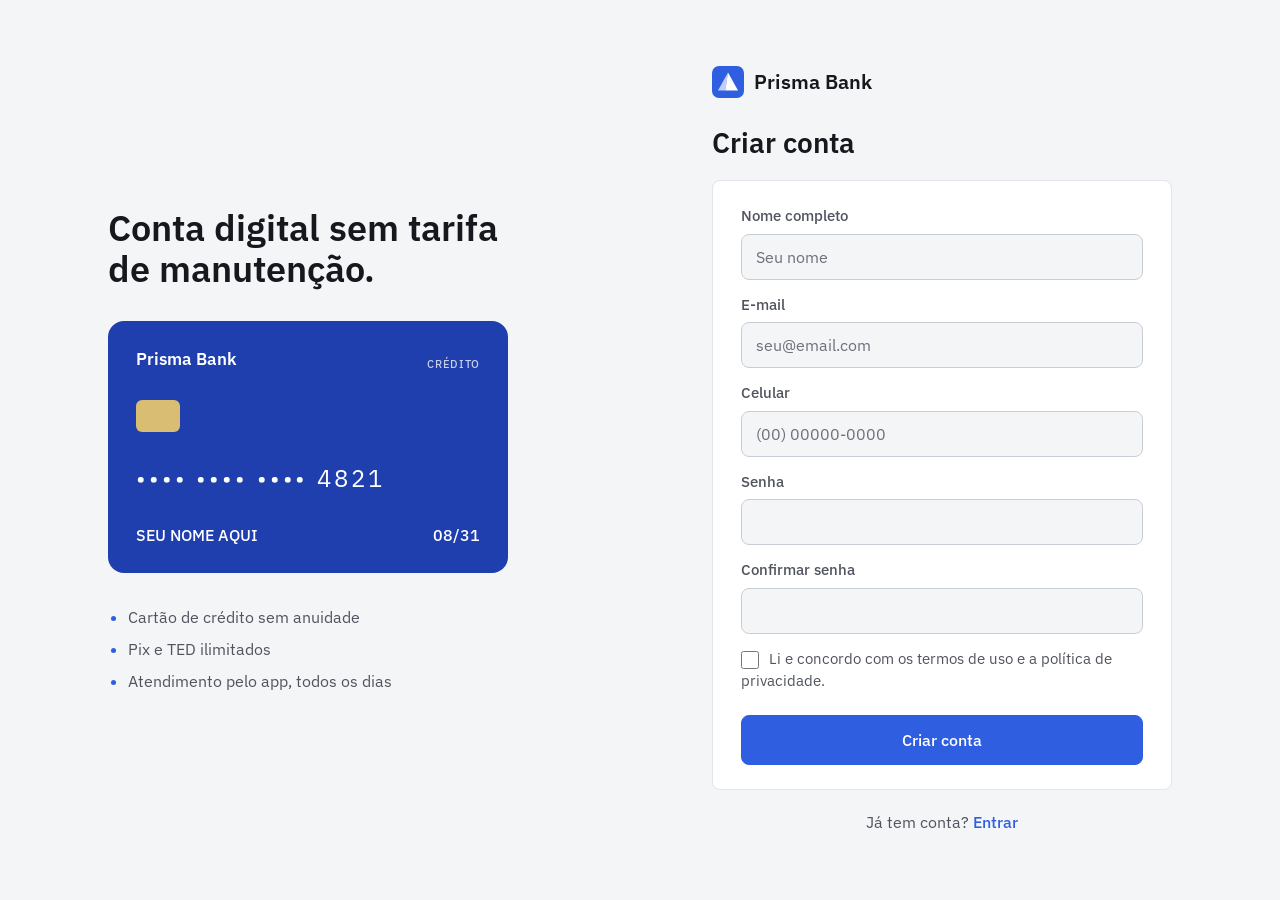
==== commit b3e50f00: "Confirmação antes de enviar, dados salvos no navegador e app instalável - Pix, transferência, boleto" ====
--- a/cadastro.html
+++ b/cadastro.html
@@ -4,12 +4,19 @@
     <meta charset="UTF-8">
     <meta name="viewport" content="width=device-width, initial-scale=1.0">
     <title>Prisma Bank | Criar conta</title>
+    <meta name="description" content="Crie sua conta no Prisma Bank, um banco digital fictício feito em um projeto da faculdade.">
     <link rel="icon" href="favicon.svg" type="image/svg+xml">
+    <link rel="manifest" href="manifest.json">
+    <link rel="apple-touch-icon" href="icones/icone-180.png">
 
     <!-- Fonte do Google (IBM Plex Sans) e o CSS do site + o do cadastro -->
+    <link rel="preconnect" href="https://fonts.googleapis.com">
+    <link rel="preconnect" href="https://fonts.gstatic.com" crossorigin>
     <link rel="stylesheet" href="https://fonts.googleapis.com/css2?family=IBM+Plex+Sans:wght@400;500;600&display=swap">
     <link rel="stylesheet" href="css/style-1.css">
     <link rel="stylesheet" href="css/cadastro.css">
+    <!-- Tema, máscara do celular e conferência das senhas -->
+    <script src="comum.js"></script>
 </head>
 
 <body>
@@ -38,7 +45,9 @@
         </ul>
     </aside>
 
-    <!-- Lado direito: o formulário. Ao criar a conta, vai para o banco (index.html) -->
+    <!-- Lado direito: o formulário. Ao criar a conta, vai para o banco (index.html)
+         levando no endereço os campos que têm "name": nome, e-mail e celular.
+         As senhas não têm "name", então não vão para lugar nenhum. -->
     <main>
         <div class="logo"><img src="favicon.svg" alt="" width="32" height="32"> Prisma Bank</div>
 
@@ -46,19 +55,19 @@
 
         <form action="index.html">
             <label for="nome">Nome completo</label>
-            <input type="text" id="nome" placeholder="Seu nome" autocomplete="name" required>
+            <input type="text" id="nome" name="nome" placeholder="Seu nome" autocomplete="name" required>
 
             <label for="email">E-mail</label>
-            <input type="email" id="email" placeholder="seu@email.com" autocomplete="email" required>
+            <input type="email" id="email" name="email" placeholder="seu@email.com" autocomplete="email" required>
 
             <label for="telefone">Celular</label>
-            <input type="tel" id="telefone" placeholder="(00) 00000-0000" autocomplete="tel" required>
+            <input type="tel" id="telefone" name="celular" placeholder="(00) 00000-0000" autocomplete="tel" minlength="15" oninput="formatar(this, '(##) #####-####')" required>
 
             <label for="senha">Senha</label>
-            <input type="password" id="senha" autocomplete="new-password" required>
+            <input type="password" id="senha" autocomplete="new-password" oninput="conferirSenhas()" required>
 
             <label for="confirmar">Confirmar senha</label>
-            <input type="password" id="confirmar" autocomplete="new-password" required>
+            <input type="password" id="confirmar" autocomplete="new-password" oninput="conferirSenhas()" required>
 
             <input type="checkbox" id="termos" required>
             <label for="termos">Li e concordo com os termos de uso e a política de privacidade.</label>
@@ -66,7 +75,7 @@
             <button class="botao">Criar conta</button>
         </form>
 
-        <p>Já tem conta? <a href="index.html">Entrar</a></p>
+        <p>Já tem conta? <a href="login.html">Entrar</a></p>
     </main>
 
 </body>
--- a/css/style-1.css
+++ b/css/style-1.css
@@ -1,7 +1,7 @@
 /* ==========================================================
    Prisma Bank: estilos do site.
-   Usado pelo index.html (o banco) e pelo cadastro.html,
-   que tem alguns ajustes a mais no cadastro.css.
+   Usado pelo index.html (o banco), pelo login.html e pelo cadastro.html,
+   que têm alguns ajustes a mais no cadastro.css.
    ========================================================== */
 
 /* ---------- Cores e medidas: mude aqui para mudar o site todo ---------- */
@@ -20,7 +20,7 @@
   --verde: #4cbb85;      /* dinheiro que entrou */
   --amarelo: #e2a63b;    /* pendente */
   --vermelho: #f07a7a;   /* bloquear, sair */
-  --barra: #4b4f58;      /* barras do gráfico que não são o mês atual */
+  --barra: #4b4f58;      /* barras do gráfico, menos a do último mês */
   --raio: 8px;
 }
 
@@ -98,6 +98,18 @@
   cursor: pointer;
 }
 
+/* Teclado: quem navega com Tab vê onde está (os campos já ganham a borda azul) */
+:is(a, button, [tabindex]):focus-visible {
+  outline: 2px solid var(--link);
+  outline-offset: 2px;
+}
+
+input[type="checkbox"] {
+  width: 18px;
+  height: 18px;
+  accent-color: var(--marca);
+}
+
 .texto-fraco {
   color: var(--texto-2);
   font-size: 13px;
@@ -259,7 +271,7 @@
   margin-left: auto;
 }
 
-/* Botões quadrados só com ícone: menu (celular), tema e sino */
+/* Botões quadrados só com ícone: tema e sino */
 .btn-icone {
   position: relative;
   display: grid;
@@ -273,10 +285,6 @@
 
 .btn-icone:hover {
   border-color: var(--borda-forte);
-}
-
-.btn-menu {
-  display: none; /* só aparece no celular */
 }
 
 /* Número de notificações não lidas em cima do sino */
@@ -415,6 +423,13 @@
   font-size: 14px;
 }
 
+/* Botão desligado (ex.: "Fatura paga") */
+.botao:disabled {
+  opacity: 0.5;
+  cursor: default;
+  filter: none;
+}
+
 /* ---------- Formulários ---------- */
 .formulario {
   display: grid;
@@ -433,8 +448,11 @@
   font-weight: 500;
 }
 
+/* Campos: os dos formulários, a busca do Extrato e o valor da caixinha */
 .campo input,
-.campo select {
+.campo select,
+.busca,
+.caixinha-form input {
   width: 100%;
   padding: 10px 12px;
   border: 1px solid var(--borda-forte);
@@ -442,14 +460,32 @@
   background: var(--fundo);
 }
 
-.campo input::placeholder {
+:is(.campo, .caixinha-form) input::placeholder,
+.busca::placeholder {
   color: var(--texto-3);
 }
 
 .campo input:focus,
-.campo select:focus {
+.campo select:focus,
+.busca:focus,
+.caixinha-form input:focus {
   border-color: var(--marca);
   outline: 1px solid var(--marca);
+}
+
+/* CPF em "Meus dados": aparece, mas não dá para mudar */
+.campo input:disabled {
+  color: var(--texto-3);
+}
+
+/* Caixa de marcar dentro do formulário ("Salvar nos favorecidos") */
+.marcar {
+  display: flex;
+  align-items: center;
+  gap: 8px;
+  color: var(--texto-2);
+  font-size: 14px;
+  cursor: pointer;
 }
 
 /* Dois campos lado a lado (agência e conta, valor e data) */
@@ -465,6 +501,11 @@
   display: flex;
   flex-wrap: wrap;
   gap: 8px;
+}
+
+/* O radio fica preso dentro da opção (senão ele pega a largura da página inteira) */
+.opcao {
+  position: relative;
 }
 
 .opcao input {
@@ -525,10 +566,11 @@
   cursor: pointer;
 }
 
-.lista input[type="checkbox"] {
-  width: 18px;
-  height: 18px;
-  accent-color: var(--marca);
+/* Ícone antes do nome (Suas chaves Pix) */
+.com-icone {
+  display: flex;
+  align-items: center;
+  gap: 8px;
 }
 
 /* Valor + botão "Pagar" no lado direito da lista de contas */
@@ -582,6 +624,26 @@
   margin-left: 6px;
   color: var(--amarelo);
   font-size: 13px;
+}
+
+/* Extrato separado por dia: a linha com a data ("Hoje", "Ontem", "16 nov") */
+.tabela .dia th {
+  padding-top: 16px;
+}
+
+.tabela .dia:first-child th {
+  padding-top: 0;
+}
+
+/* Movimentações que abrem o comprovante (tabelas e listas) */
+.tabela tr[tabindex],
+.lista li[tabindex] {
+  cursor: pointer;
+}
+
+.tabela tr[tabindex]:hover .descricao,
+.lista li[tabindex]:hover strong {
+  color: var(--link);
 }
 
 /* ---------- Início ---------- */
@@ -627,22 +689,30 @@
   vertical-align: middle;
 }
 
+/* O card do gráfico estica até a altura da coluna ao lado, e o gráfico estica junto */
+.grafico {
+  display: flex;
+  flex-direction: column;
+}
+
 /* Gráfico de gastos: cada barra é uma <div> com a altura em %
    (100% = R$ 4 mil, o topo do gráfico) */
 .grafico-area {
   display: flex;
+  flex: 1;
   gap: 12px;
+  min-height: 242px; /* 214px de barras + 28px embaixo para os nomes dos meses */
   margin-top: 20px;
-  padding-bottom: 28px; /* espaço para os nomes dos meses */
-}
-
-/* Valores do lado esquerdo, cada um na altura da sua linha */
+  padding-bottom: 28px;
+}
+
+/* Valores do lado esquerdo: passam 9px da área em cima e embaixo,
+   assim o meio de cada texto fica em cima da sua linha */
 .grafico-eixo {
   display: flex;
   flex-direction: column;
   justify-content: space-between;
-  height: 232px;
-  margin-top: -9px;
+  margin: -9px 0;
   color: var(--texto-3);
   font-size: 12px;
   text-align: right;
@@ -655,7 +725,6 @@
   flex: 1;
   align-items: flex-end;
   justify-content: space-around;
-  height: 214px;
   border-bottom: 1px solid var(--borda-forte);
   /* linhas de fundo em R$ 4 mil e R$ 2 mil */
   background: linear-gradient(var(--borda) 1px, transparent 1px) 0 0 / 100% 50%;
@@ -683,7 +752,14 @@
   background: var(--marca);
 }
 
-/* Nome do mês embaixo da barra */
+/* Este mês: só o contorno tracejado, porque o mês ainda não acabou */
+.grafico-barras > .parcial {
+  border: 1px dashed var(--texto-3);
+  border-bottom: 0;
+  background: none;
+}
+
+/* Nome do mês embaixo da barra. O script.js escreve "mai" e o capitalize deixa "Mai". */
 .grafico-barras span {
   position: absolute;
   top: calc(100% + 8px);
@@ -691,6 +767,7 @@
   transform: translateX(-50%);
   color: var(--texto-2);
   font-size: 13px;
+  text-transform: capitalize;
 }
 
 .grafico-barras .atual span {
@@ -737,6 +814,19 @@
   background: var(--marca);
 }
 
+/* Caixinha: o valor e os botões Guardar e Resgatar na mesma linha */
+.caixinha-form {
+  display: flex;
+  gap: 8px;
+  margin-top: 16px;
+}
+
+.caixinha-form input {
+  flex: 1;
+  min-width: 0;
+  padding: 4px 10px;
+}
+
 /* Contatos do Pix rápido: bolinha com as iniciais e o nome embaixo */
 .contatos {
   display: flex;
@@ -803,6 +893,10 @@
   display: block;
   margin-bottom: 4px;
   word-break: break-all;
+}
+
+.receber-pix .botao {
+  margin-top: 10px;
 }
 
 /* O QR fica num quadrado branco, como num app de verdade */
@@ -815,6 +909,19 @@
 }
 
 /* ---------- Extrato ---------- */
+/* Título com o período (7 dias / 30 dias / Tudo) à direita */
+.titulo-linha {
+  display: flex;
+  flex-wrap: wrap;
+  align-items: center;
+  justify-content: space-between;
+  gap: 12px;
+}
+
+.busca {
+  margin-bottom: 8px;
+}
+
 /* Resumo: três números lado a lado, separados por uma linha */
 .resumo {
   display: grid;
@@ -879,6 +986,11 @@
 .filtro.ativo {
   background: var(--card-2);
   color: var(--texto);
+}
+
+/* O contorno do Tab fica para dentro, senão a caixa dos filtros corta */
+.filtro:focus-visible {
+  outline-offset: -2px;
 }
 
 /* ---------- Cartões ---------- */
@@ -922,6 +1034,11 @@
 .cartao-marca {
   font-size: 17px;
   font-weight: 600;
+}
+
+/* O nome no cartão vem do script.js e aparece em maiúsculas, como no cartão de verdade */
+.cartao-visual .usuario-nome {
+  text-transform: uppercase;
 }
 
 .cartao-chip {
@@ -989,6 +1106,8 @@
   z-index: 30;
   width: 340px;
   padding: 16px;
+  max-height: min(480px, 70vh); /* muitas notificações: a caixinha rola */
+  overflow-y: auto;
   border: 1px solid var(--borda-forte);
   border-radius: var(--raio);
   background: var(--card);
@@ -1046,8 +1165,9 @@
   font-size: 18px;
 }
 
+/* Pelo menos 200px para o nome: sem espaço (celular), agência e conta descem */
 .perfil-nome {
-  flex: 1;
+  flex: 1 1 200px;
 }
 
 .perfil-nome h2 {
@@ -1089,11 +1209,17 @@
   border: 0;
 }
 
+/* Valor do lado direito; se for comprido (código do boleto), quebra alinhado à direita */
+.comprovante .lista strong {
+  text-align: right;
+}
+
 #comp-codigo {
   font-family: ui-monospace, Consolas, monospace;
 }
 
-.comprovante-acoes {
+/* Botões lado a lado (Confirmar / Voltar, Voltar ao início / Ver extrato / PDF) */
+.acoes {
   display: flex;
   flex-wrap: wrap;
   gap: 8px;
@@ -1112,6 +1238,33 @@
   font-size: 13px;
 }
 
+/* ---------- Olho do topo: esconde todos os valores ----------
+   O script.js põe a classe "oculto" no <body>. Tudo o que tem a classe "dinheiro"
+   fica invisível (mas continua ocupando o lugar) e aparecem bolinhas por cima. */
+.oculto .dinheiro {
+  position: relative;
+  visibility: hidden;
+}
+
+.oculto .dinheiro::after {
+  content: "••••";
+  position: absolute;
+  inset: 0;
+  color: var(--texto-2);
+  visibility: visible;
+}
+
+/* No topo, o saldo escondido fica do tamanho das bolinhas, e o olho vem logo depois */
+.oculto #saldo-numero {
+  display: inline-block;
+  width: 1.8em;
+}
+
+/* ---------- Barra de baixo: só aparece no celular (ver abaixo) ---------- */
+.barra-celular {
+  display: none;
+}
+
 /* ---------- Telas médias: o Início vira uma coluna só ---------- */
 @media (max-width: 1100px) {
   .painel {
@@ -1119,7 +1272,8 @@
   }
 }
 
-/* ---------- Celular: o menu vira uma gaveta que abre pelo botão ☰ ---------- */
+/* ---------- Celular: barra de navegação embaixo, e o menu vira
+   uma gaveta que abre pelo "Mais" dessa barra ---------- */
 @media (max-width: 800px) {
   .app,
   .colunas {
@@ -1132,17 +1286,45 @@
     z-index: 20;
     width: 250px;
     transform: translateX(-100%);
-    transition: transform 0.2s;
+    /* "hidden": fechado, o Tab do teclado não passa pelos links escondidos */
+    visibility: hidden;
+    transition: transform 0.2s, visibility 0.2s;
   }
 
   /* O script.js coloca a classe "aberto" para mostrar o menu */
   .sidebar.aberto {
     transform: none;
+    visibility: visible;
     box-shadow: 0 0 40px rgb(0 0 0 / 0.5);
   }
 
-  .btn-menu {
+  /* Barra fixa embaixo com as telas mais usadas */
+  .barra-celular {
+    position: fixed;
+    right: 0;
+    bottom: 0;
+    left: 0;
+    z-index: 15;
     display: grid;
+    grid-template-columns: repeat(5, minmax(0, 1fr));
+    padding: 6px 8px;
+    border-top: 1px solid var(--borda);
+    background: var(--fundo);
+  }
+
+  /* Ícone em cima do nome; a tela aberta fica com o ícone azul */
+  .barra-celular .menu-link {
+    flex-direction: column;
+    gap: 2px;
+    padding: 6px 0;
+    border: 0;
+    background: none;
+    font-size: 12px;
+  }
+
+  /* Espaço no fim da página para a barra não cobrir o rodapé */
+  .conteudo {
+    padding-bottom: 68px;
   }
 
   .topo {
@@ -1162,11 +1344,8 @@
     padding: 16px;
   }
 
-  /* A tabela mostra só a descrição e o valor */
-  .tabela th:nth-child(2),
-  .tabela td:nth-child(2),
-  .tabela th:nth-child(3),
-  .tabela td:nth-child(3) {
+  /* A tabela esconde a coluna Tipo (no Início a Data continua) */
+  .tabela .tipo {
     display: none;
   }
 }
@@ -1230,6 +1409,33 @@
   }
 }
 
+/* ---------- Impressão: botão "Salvar em PDF" do comprovante ----------
+   Na folha sai só o comprovante, com fundo branco. */
+@media print {
+  :root {
+    color-scheme: light;
+    --fundo: #fff;
+    --card: #fff;
+    --borda: #ccc;
+    --borda-forte: #999;
+    --texto: #000;
+    --texto-2: #444;
+    --texto-3: #666;
+  }
+
+  .app {
+    display: block;
+  }
+
+  .sidebar,
+  .topo,
+  .rodape,
+  .barra-celular,
+  .acoes {
+    display: none;
+  }
+}
+
 /* ---------- Esconder com "hidden" ----------
    O !important ganha das classes que definem "display" (ex.: .card). */
 [hidden] {
--- a/css/cadastro.css
+++ b/css/cadastro.css
@@ -1,5 +1,5 @@
 /* ==========================================================
-   Prisma Bank: tela de cadastro (cadastro.html).
+   Prisma Bank: telas de cadastro e login (cadastro.html e login.html).
    Cores, fonte, botão e cartão vêm do style-1.css;
    aqui fica só o que é diferente nesta tela.
    ========================================================== */
@@ -136,9 +136,10 @@
   color: var(--marca);
 }
 
-/* Tela grande: vitrine à esquerda e formulário à direita */
+/* Tela grande, no cadastro: vitrine à esquerda e formulário à direita.
+   O login não tem vitrine (:has) e continua com o formulário no meio. */
 @media (min-width: 1000px) {
-  body {
+  body:has(.vitrine) {
     display: grid;
     grid-template-columns: minmax(0, 1fr) 460px;
     align-items: center;
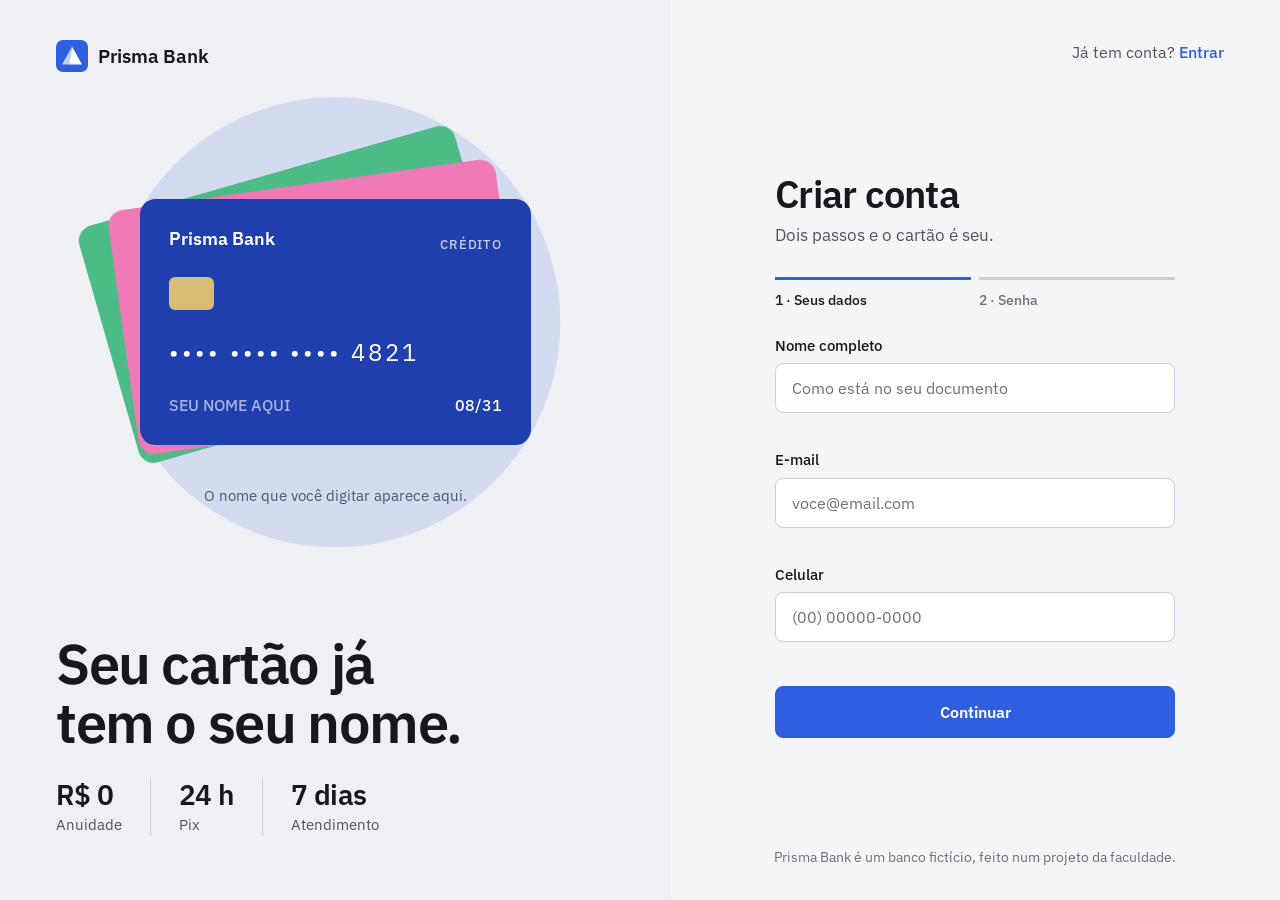
==== commit d23c8957: "Login e cadastro novos, tela de Suporte e JavaScript mais simples - Login com o prisma e cadastro em" ====
--- a/cadastro.html
+++ b/cadastro.html
@@ -5,77 +5,143 @@
     <meta name="viewport" content="width=device-width, initial-scale=1.0">
     <title>Prisma Bank | Criar conta</title>
     <meta name="description" content="Crie sua conta no Prisma Bank, um banco digital fictício feito em um projeto da faculdade.">
-    <link rel="icon" href="favicon.svg" type="image/svg+xml">
-    <link rel="manifest" href="manifest.json">
-    <link rel="apple-touch-icon" href="icones/icone-180.png">
+    <link rel="icon" href="docs/favicon.svg" type="image/svg+xml">
 
-    <!-- Fonte do Google (IBM Plex Sans) e o CSS do site + o do cadastro -->
+    <!-- Fonte, o CSS do site e o das telas de entrada (login e cadastro) -->
     <link rel="preconnect" href="https://fonts.googleapis.com">
     <link rel="preconnect" href="https://fonts.gstatic.com" crossorigin>
     <link rel="stylesheet" href="https://fonts.googleapis.com/css2?family=IBM+Plex+Sans:wght@400;500;600&display=swap">
     <link rel="stylesheet" href="css/style-1.css">
     <link rel="stylesheet" href="css/cadastro.css">
-    <!-- Tema, máscara do celular e conferência das senhas -->
-    <script src="comum.js"></script>
+    <!-- Tema, máscara do celular, nome no cartão e as duas etapas -->
+    <script src="script.js"></script>
 </head>
 
-<body>
+<!-- "entrada" = tela de login ou cadastro; "cadastro" = o painel com o leque de cartões (ver cadastro.css) -->
+<body class="entrada cadastro">
 
-    <!-- Lado esquerdo: só aparece em telas grandes (ver cadastro.css) -->
-    <aside class="vitrine">
-        <p class="vitrine-titulo">Conta digital sem tarifa de manutenção.</p>
-
-        <div class="cartao-visual">
-            <div class="cartao-linha">
-                <span class="cartao-marca">Prisma Bank</span>
-                <span class="cartao-etiqueta">Crédito</span>
-            </div>
-            <div class="cartao-chip"></div>
-            <span class="cartao-numero">•••• •••• •••• 4821</span>
-            <div class="cartao-linha">
-                <span>SEU NOME AQUI</span>
-                <span>08/31</span>
-            </div>
+    <!-- Painel: três cartões em leque. O da frente mostra o nome enquanto a pessoa digita. -->
+    <aside class="arte">
+        <div class="logo">
+            <svg class="simbolo" viewBox="0 0 64 64" aria-hidden="true"><rect class="simbolo-fundo" width="64" height="64" rx="14"/><path class="simbolo-luz" d="M32 13 26.5 49H12Z" opacity=".7"/><path class="simbolo-luz" d="M32 13 52 49H26.5Z"/></svg>
+            Prisma Bank
         </div>
 
-        <ul class="vitrine-lista">
-            <li>Cartão de crédito sem anuidade</li>
-            <li>Pix e TED ilimitados</li>
-            <li>Atendimento pelo app, todos os dias</li>
-        </ul>
+        <div class="palco">
+            <div class="leque" aria-hidden="true">
+                <div class="cartao-visual verso verso-1"></div>
+                <div class="cartao-visual verso verso-2"></div>
+                <div class="cartao-visual frente">
+                    <div class="cartao-linha">
+                        <span class="cartao-marca">Prisma Bank</span>
+                        <span class="cartao-etiqueta">Crédito</span>
+                    </div>
+                    <div class="cartao-chip"></div>
+                    <span class="cartao-numero">•••• •••• •••• 4821</span>
+                    <div class="cartao-linha">
+                        <span id="cartao-nome">SEU NOME AQUI</span>
+                        <span>08/31</span>
+                    </div>
+                </div>
+            </div>
+            <p class="leque-dica">O nome que você digitar aparece aqui.</p>
+        </div>
+
+        <div class="arte-texto">
+            <p class="arte-frase">Seu cartão já<br>tem o seu nome.</p>
+            <!-- Três números do banco: o <dt> é o nome, o <dd> é o número grande -->
+            <dl class="numeros">
+                <div><dt>Anuidade</dt><dd>R$ 0</dd></div>
+                <div><dt>Pix</dt><dd>24 h</dd></div>
+                <div><dt>Atendimento</dt><dd>7 dias</dd></div>
+            </dl>
+        </div>
     </aside>
 
-    <!-- Lado direito: o formulário. Ao criar a conta, vai para o banco (index.html)
-         levando no endereço os campos que têm "name": nome, e-mail e celular.
-         As senhas não têm "name", então não vão para lugar nenhum. -->
-    <main>
-        <div class="logo"><img src="favicon.svg" alt="" width="32" height="32"> Prisma Bank</div>
+    <!-- Lado do formulário. Ao criar a conta, vai para o banco (index.html) levando no endereço
+         os campos que têm "name": nome, e-mail e celular. As senhas não têm "name": não vão junto. -->
+    <main class="lado-form">
+        <p class="troca">Já tem conta? <a href="login.html">Entrar</a></p>
 
-        <h1>Criar conta</h1>
+        <div class="corpo">
+            <h1>Criar conta</h1>
+            <p class="subtitulo">Dois passos e o cartão é seu.</p>
 
-        <form action="index.html">
-            <label for="nome">Nome completo</label>
-            <input type="text" id="nome" name="nome" placeholder="Seu nome" autocomplete="name" required>
+            <!-- As duas etapas. O script.js troca o data-atual e o CSS pinta a barrinha. -->
+            <ol class="etapas" id="etapas" data-atual="1">
+                <li>Seus dados</li>
+                <li>Senha</li>
+            </ol>
 
-            <label for="email">E-mail</label>
-            <input type="email" id="email" name="email" placeholder="seu@email.com" autocomplete="email" required>
+            <!-- novalidate: quem confere é o script.js, com a mensagem embaixo de cada campo -->
+            <form action="index.html" novalidate onsubmit="entrar(event)" oninput="corrigindo(event.target)">
 
-            <label for="telefone">Celular</label>
-            <input type="tel" id="telefone" name="celular" placeholder="(00) 00000-0000" autocomplete="tel" minlength="15" oninput="formatar(this, '(##) #####-####')" required>
+                <fieldset class="etapa" id="etapa-1">
+                    <legend class="so-leitor">Etapa 1 de 2: seus dados</legend>
 
-            <label for="senha">Senha</label>
-            <input type="password" id="senha" autocomplete="new-password" oninput="conferirSenhas()" required>
+                    <div class="campo">
+                        <label for="nome">Nome completo</label>
+                        <input type="text" id="nome" name="nome" placeholder="Como está no seu documento" autocomplete="name" required
+                               oninput="mostrarNoCartao(this)"
+                               aria-describedby="nome-msg" data-erro="Digite o seu nome completo.">
+                        <p class="campo-msg" id="nome-msg" aria-live="polite"></p>
+                    </div>
 
-            <label for="confirmar">Confirmar senha</label>
-            <input type="password" id="confirmar" autocomplete="new-password" oninput="conferirSenhas()" required>
+                    <div class="campo">
+                        <label for="email">E-mail</label>
+                        <input type="email" id="email" name="email" placeholder="voce@email.com" autocomplete="email" required
+                               aria-describedby="email-msg" data-erro="Digite um e-mail válido, como voce@email.com.">
+                        <p class="campo-msg" id="email-msg" aria-live="polite"></p>
+                    </div>
 
-            <input type="checkbox" id="termos" required>
-            <label for="termos">Li e concordo com os termos de uso e a política de privacidade.</label>
+                    <div class="campo">
+                        <label for="celular">Celular</label>
+                        <input type="tel" id="celular" name="celular" placeholder="(00) 00000-0000" autocomplete="tel" inputmode="numeric" required
+                               minlength="15" oninput="formatar(this, '(##) #####-####')"
+                               aria-describedby="celular-msg" data-erro="Digite o celular com DDD: (11) 98765-4321.">
+                        <p class="campo-msg" id="celular-msg" aria-live="polite"></p>
+                    </div>
 
-            <button class="botao">Criar conta</button>
-        </form>
+                    <button class="botao botao-grande">Continuar</button>
+                </fieldset>
 
-        <p>Já tem conta? <a href="login.html">Entrar</a></p>
+                <fieldset class="etapa" id="etapa-2" hidden>
+                    <legend class="so-leitor">Etapa 2 de 2: senha</legend>
+
+                    <div class="campo">
+                        <label for="senha">Senha</label>
+                        <div class="com-botao">
+                            <input type="password" id="senha" placeholder="Mínimo de 8 caracteres" autocomplete="new-password" required minlength="8"
+                                   aria-describedby="senha-msg" data-erro="A senha precisa de pelo menos 8 caracteres.">
+                            <button type="button" class="ver-senha" onclick="alternarSenha(this)">Mostrar</button>
+                        </div>
+                        <p class="campo-msg" id="senha-msg" aria-live="polite"></p>
+                    </div>
+
+                    <div class="campo">
+                        <label for="confirmar">Confirmar senha</label>
+                        <input type="password" id="confirmar" autocomplete="new-password" required
+                               aria-describedby="confirmar-msg" data-erro="Repita a mesma senha.">
+                        <p class="campo-msg" id="confirmar-msg" aria-live="polite"></p>
+                    </div>
+
+                    <div class="campo">
+                        <label class="termos">
+                            <input type="checkbox" id="termos" required aria-describedby="termos-msg" data-erro="Aceite os termos para criar a conta.">
+                            <span>Li e aceito os termos de uso e a política de privacidade.</span>
+                        </label>
+                        <p class="campo-msg" id="termos-msg" aria-live="polite"></p>
+                    </div>
+
+                    <div class="etapa-botoes">
+                        <button type="button" class="botao botao-secundario" onclick="trocarEtapa(1)">Voltar</button>
+                        <button class="botao botao-grande">Criar conta</button>
+                    </div>
+                </fieldset>
+            </form>
+        </div>
+
+        <p class="rodape-entrada">Prisma Bank é um banco fictício, feito num projeto da faculdade.</p>
     </main>
 
 </body>
--- a/css/style-1.css
+++ b/css/style-1.css
@@ -18,8 +18,10 @@
   --marca: #2f5fe0;      /* o azul do Prisma: botões, barras e item ativo */
   --link: #8aa8ff;       /* o mesmo azul, mais claro, para ler no fundo escuro */
   --verde: #4cbb85;      /* dinheiro que entrou */
-  --amarelo: #e2a63b;    /* pendente */
   --vermelho: #f07a7a;   /* bloquear, sair */
+  --roxo: #a78bfa;       /* roxo, laranja e rosa: só nas bolinhas dos contatos */
+  --laranja: #e8a54b;
+  --rosa: #f07ab8;
   --barra: #4b4f58;      /* barras do gráfico, menos a do último mês */
   --raio: 8px;
 }
@@ -37,14 +39,22 @@
   --texto-3: #6b707a;
   --link: #2f5fe0;
   --verde: #13804f;
-  --amarelo: #9a6200;
   --vermelho: #c43838;
+  --roxo: #6d4fd1;
+  --laranja: #9a5b00;
+  --rosa: #b83280;
   --barra: #b9bdc6;
 }
 
 /* ---------- Base ---------- */
 * {
   box-sizing: border-box;
+}
+
+/* Ao trocar de página (login → cadastro → banco), uma tela some suavemente na outra.
+   Funciona pelo Live Server; abrindo o arquivo direto, o navegador só troca de página. */
+@view-transition {
+  navigation: auto;
 }
 
 /* Barra de rolagem fina, nas cores do site */
@@ -57,7 +67,7 @@
   margin: 0;
   background: var(--fundo);
   color: var(--texto);
-  font: 15px/1.5 "IBM Plex Sans", system-ui, sans-serif;
+  font: 16px/1.5 "IBM Plex Sans", system-ui, sans-serif;
 }
 
 h1,
@@ -68,12 +78,12 @@
 }
 
 h1 {
-  font-size: 24px;
+  font-size: 28px;
   font-weight: 600;
 }
 
 h2 {
-  font-size: 16px;
+  font-size: 18px;
   font-weight: 600;
 }
 
@@ -112,7 +122,7 @@
 
 .texto-fraco {
   color: var(--texto-2);
-  font-size: 13px;
+  font-size: 15px;
 }
 
 .texto-fraco strong {
@@ -132,6 +142,16 @@
   stroke-linejoin: round;
 }
 
+/* Texto só para leitor de tela (ex.: "Notificações" no sino, " senha" no "Mostrar") */
+.so-leitor {
+  position: absolute;
+  width: 1px;
+  height: 1px;
+  overflow: hidden;
+  clip-path: inset(50%);
+  white-space: nowrap;
+}
+
 /* ---------- Estrutura: menu à esquerda, conteúdo à direita ---------- */
 .app {
   display: grid;
@@ -157,7 +177,7 @@
   align-items: center;
   gap: 10px;
   padding: 0 14px;
-  font-size: 18px;
+  font-size: 19px;
   font-weight: 600;
 }
 
@@ -171,8 +191,9 @@
 /* "Conta" e "Serviços" */
 .menu-titulo {
   margin: 18px 14px 2px;
-  color: var(--texto-3);
-  font-size: 13px;
+  color: var(--texto-2);
+  font-size: 15px;
+  font-weight: 500;
 }
 
 .menu-titulo:first-child {
@@ -186,7 +207,7 @@
   padding: 11px 14px;
   border-radius: var(--raio);
   color: var(--texto-2);
-  font-size: 16.5px;
+  font-size: 17px;
 }
 
 .menu-link .ico {
@@ -208,6 +229,13 @@
 
 .menu-link.ativo .ico {
   color: var(--link);
+}
+
+/* Suporte e Configurações, no pé do menu */
+.menu-fim {
+  display: flex;
+  flex-direction: column;
+  gap: 6px;
 }
 
 /* ---------- Conteúdo: topo, a tela aberta e o rodapé ---------- */
@@ -237,7 +265,7 @@
 }
 
 .saldo-valor {
-  font-size: 26px;
+  font-size: 28px;
   font-weight: 600;
   line-height: 1.2;
   white-space: nowrap;
@@ -297,7 +325,7 @@
   border-radius: 9px;
   background: var(--marca);
   color: #fff;
-  font-size: 11px;
+  font-size: 12px;
   font-weight: 600;
   line-height: 18px;
 }
@@ -311,7 +339,7 @@
   height: 38px;
   border-radius: 50%;
   background: var(--card-2);
-  font-size: 13px;
+  font-size: 14px;
   font-weight: 600;
 }
 
@@ -377,7 +405,7 @@
   border: 0;
   background: none;
   color: var(--link);
-  font-size: 14px;
+  font-size: 15px;
   font-weight: 500;
 }
 
@@ -420,7 +448,7 @@
 
 .botao-pequeno {
   padding: 4px 12px;
-  font-size: 14px;
+  font-size: 15px;
 }
 
 /* Botão desligado (ex.: "Fatura paga") */
@@ -444,7 +472,7 @@
 .campo > label,
 .campo > span {
   color: var(--texto-2);
-  font-size: 14px;
+  font-size: 15px;
   font-weight: 500;
 }
 
@@ -473,18 +501,13 @@
   outline: 1px solid var(--marca);
 }
 
-/* CPF em "Meus dados": aparece, mas não dá para mudar */
-.campo input:disabled {
-  color: var(--texto-3);
-}
-
 /* Caixa de marcar dentro do formulário ("Salvar nos favorecidos") */
 .marcar {
   display: flex;
   align-items: center;
   gap: 8px;
   color: var(--texto-2);
-  font-size: 14px;
+  font-size: 15px;
   cursor: pointer;
 }
 
@@ -589,7 +612,7 @@
 .tabela th {
   padding: 0 0 8px;
   color: var(--texto-3);
-  font-size: 13px;
+  font-size: 15px;
   font-weight: 500;
   text-align: left;
 }
@@ -597,6 +620,18 @@
 .tabela td {
   padding: 12px 0;
   border-top: 1px solid var(--borda);
+  font-size: 17px;
+}
+
+/* Espaço entre as colunas, para o texto de uma não encostar na outra */
+.tabela td + td,
+.tabela th + th {
+  padding-left: 12px;
+}
+
+/* Tipo (Pix, Cartão...): na cor do texto, sem negrito, para ler bem ao lado do nome */
+.tabela td.tipo {
+  color: var(--texto);
 }
 
 .tabela .valor {
@@ -618,12 +653,6 @@
 
 .positivo {
   color: var(--verde);
-}
-
-.pendente {
-  margin-left: 6px;
-  color: var(--amarelo);
-  font-size: 13px;
 }
 
 /* Extrato separado por dia: a linha com a data ("Hoje", "Ontem", "16 nov") */
@@ -675,7 +704,7 @@
 
 .grafico-resumo strong {
   display: block;
-  font-size: 18px;
+  font-size: 20px;
   font-weight: 600;
 }
 
@@ -714,7 +743,7 @@
   justify-content: space-between;
   margin: -9px 0;
   color: var(--texto-3);
-  font-size: 12px;
+  font-size: 14px;
   text-align: right;
   white-space: nowrap;
 }
@@ -752,21 +781,19 @@
   background: var(--marca);
 }
 
-/* Este mês: só o contorno tracejado, porque o mês ainda não acabou */
+/* Este mês: azul mais claro, porque o mês ainda não acabou */
 .grafico-barras > .parcial {
-  border: 1px dashed var(--texto-3);
-  border-bottom: 0;
-  background: none;
-}
-
-/* Nome do mês embaixo da barra. O script.js escreve "mai" e o capitalize deixa "Mai". */
+  background: color-mix(in srgb, var(--marca) 40%, transparent);
+}
+
+/* Nome do mês embaixo da barra */
 .grafico-barras span {
   position: absolute;
   top: calc(100% + 8px);
   left: 50%;
   transform: translateX(-50%);
   color: var(--texto-2);
-  font-size: 13px;
+  font-size: 15px;
   text-transform: capitalize;
 }
 
@@ -787,18 +814,18 @@
   border-radius: 4px;
   background: var(--texto);
   color: var(--fundo);
-  font-size: 12px;
+  font-size: 14px;
   white-space: nowrap;
 }
 
 .valor-grande {
   display: block;
   margin: 2px 0 14px;
-  font-size: 26px;
+  font-size: 28px;
   font-weight: 600;
 }
 
-/* Barra de progresso (limite do cartão, caixinha e gastos):
+/* Barra de progresso (limite do cartão e caixinha):
    o fundo é um azul fraquinho e o preenchimento é o azul da marca */
 .barra {
   height: 8px;
@@ -846,13 +873,32 @@
   justify-items: center;
   gap: 6px;
   color: var(--texto-2);
-  font-size: 13px;
-}
-
+  font-size: 15px;
+}
+
+/* Cada contato tem a sua cor, na ordem da lista: verde, roxo, laranja, rosa e repete */
 .contato .avatar,
 .favorecido .avatar {
+  --cor: var(--verde);
   width: 44px;
   height: 44px;
+  background: color-mix(in srgb, var(--cor) 18%, transparent); /* a cor bem clarinha no fundo */
+  color: var(--cor);
+}
+
+.contato:nth-child(4n + 2) .avatar,
+#favorecidos li:nth-child(4n + 2) .avatar {
+  --cor: var(--roxo);
+}
+
+.contato:nth-child(4n + 3) .avatar,
+#favorecidos li:nth-child(4n + 3) .avatar {
+  --cor: var(--laranja);
+}
+
+.contato:nth-child(4n + 4) .avatar,
+#favorecidos li:nth-child(4n + 4) .avatar {
+  --cor: var(--rosa);
 }
 
 .contato:hover {
@@ -861,7 +907,7 @@
 
 .contato:hover .avatar,
 .favorecido:hover .avatar {
-  background: var(--borda-forte);
+  background: color-mix(in srgb, var(--cor) 32%, transparent);
 }
 
 /* Favorecidos (Transferências): a linha inteira é um botão */
@@ -939,28 +985,8 @@
 
 .resumo strong {
   display: block;
-  font-size: 22px;
+  font-size: 24px;
   font-weight: 600;
-}
-
-/* "Para onde foi seu dinheiro": tipo, barra, porcentagem e valor */
-.gastos li {
-  display: grid;
-  grid-template-columns: 90px 1fr 44px 110px;
-  align-items: center;
-  gap: 16px;
-}
-
-.gastos li + li {
-  margin-top: 14px;
-}
-
-.gastos .barra {
-  margin: 0;
-}
-
-.gastos li > :nth-child(n + 3) {
-  text-align: right;
 }
 
 /* Filtro Todas / Entradas / Saídas: três botões grudados */
@@ -976,7 +1002,7 @@
   border: 0;
   background: none;
   color: var(--texto-2);
-  font-size: 14px;
+  font-size: 15px;
 }
 
 .filtro + .filtro {
@@ -1005,17 +1031,19 @@
   color: #fff;
 }
 
-/* O script.js coloca a classe "bloqueado" quando o cartão é bloqueado */
-.cartao-visual.bloqueado {
-  background: #4b4e56;
-}
-
 /* Linha de cima e linha de baixo: o último item vai para a direita */
 .cartao-linha {
   display: flex;
   align-items: flex-end;
-  gap: 28px;
-  font-weight: 500;
+  gap: 20px;
+  font-weight: 500;
+  white-space: nowrap; /* o nome fica numa linha só; se for comprido demais, termina em "..." */
+}
+
+.cartao-linha > div:first-child {
+  min-width: 0;
+  overflow: hidden;
+  text-overflow: ellipsis;
 }
 
 .cartao-linha > :last-child {
@@ -1025,7 +1053,7 @@
 .cartao-linha small,
 .cartao-etiqueta {
   display: block;
-  font-size: 11px;
+  font-size: 12px;
   letter-spacing: 0.06em;
   text-transform: uppercase;
   opacity: 0.75;
@@ -1074,24 +1102,6 @@
 
 .limite-info div:last-child {
   text-align: right;
-}
-
-.ajuste-limite {
-  display: grid;
-  gap: 8px;
-  margin-top: 16px;
-  padding-top: 16px;
-  border-top: 1px solid var(--borda);
-  color: var(--texto-2);
-  font-size: 14px;
-}
-
-.ajuste-limite strong {
-  color: var(--texto);
-}
-
-.ajuste-limite input {
-  accent-color: var(--marca);
 }
 
 /* ---------- Notificações (caixinha que abre no sino) ---------- */
@@ -1114,7 +1124,7 @@
   box-shadow: 0 8px 24px rgb(0 0 0 / 0.25); /* fica por cima do resto da tela */
 }
 
-.caixa-notificacoes .card-topo {
+.caixa-notificacoes h2 {
   margin-bottom: 8px;
 }
 
@@ -1143,7 +1153,7 @@
 
 .notificacao p {
   color: var(--texto-2);
-  font-size: 14px;
+  font-size: 15px;
 }
 
 .notificacao strong {
@@ -1235,7 +1245,7 @@
   padding: 20px max(28px, calc((100% - 1124px) / 2)) 28px;
   border-top: 1px solid var(--borda);
   color: var(--texto-3);
-  font-size: 13px;
+  font-size: 15px;
 }
 
 /* ---------- Olho do topo: esconde todos os valores ----------
@@ -1319,7 +1329,7 @@
     padding: 6px 0;
     border: 0;
     background: none;
-    font-size: 12px;
+    font-size: 13px;
   }
 
   /* Espaço no fim da página para a barra não cobrir o rodapé */
@@ -1332,7 +1342,7 @@
   }
 
   .saldo-valor {
-    font-size: 22px;
+    font-size: 24px;
   }
 
   .painel,
@@ -1367,27 +1377,20 @@
     flex-direction: column;
     gap: 4px;
     padding: 10px 4px;
-    font-size: 13px;
+    font-size: 14px;
   }
 
   .resumo {
     grid-template-columns: minmax(0, 1fr);
+  }
+
+  .tabela td {
+    font-size: 16px;
   }
 
   .resumo div + div {
     border-top: 1px solid var(--borda);
     border-left: 0;
-  }
-
-  /* Gastos: a barra desce para baixo do nome */
-  .gastos li {
-    grid-template-columns: 1fr auto auto;
-    gap: 6px 12px;
-  }
-
-  .gastos .barra {
-    order: 1;
-    grid-column: 1 / -1;
   }
 
   .receber-pix {
@@ -1407,6 +1410,105 @@
   .campo-duplo {
     grid-template-columns: minmax(0, 1fr);
   }
+}
+
+/* ---------- Suporte ---------- */
+/* Três canais lado a lado (no celular, um embaixo do outro) */
+.canais {
+  display: grid;
+  grid-template-columns: repeat(auto-fit, minmax(220px, 1fr));
+  gap: 20px;
+}
+
+.canais .card {
+  display: flex;
+  flex-direction: column;
+  align-items: flex-start;
+  gap: 4px;
+}
+
+.canais h2 {
+  margin: 0;
+}
+
+.canais strong {
+  margin-top: 12px;
+  font-size: 20px;
+  font-weight: 600;
+}
+
+.canais .botao {
+  margin-top: 12px;
+}
+
+/* "Pix", "Cartão", "Conta": o nome de cada grupo de perguntas */
+.faq-grupo {
+  margin: 24px 0 4px;
+  color: var(--texto-2);
+  font-size: 15px;
+  font-weight: 500;
+}
+
+.card > h2 + .faq-grupo {
+  margin-top: 0;
+}
+
+/* Pergunta: o <summary> é a linha clicável; a resposta (<p>) só aparece aberta */
+.faq {
+  border-bottom: 1px solid var(--borda);
+}
+
+.faq:last-child {
+  border-bottom: 0;
+}
+
+.faq summary {
+  display: flex;
+  align-items: center;
+  justify-content: space-between;
+  gap: 16px;
+  padding: 14px 0;
+  font-weight: 500;
+  list-style: none; /* tira o triângulo padrão do navegador */
+  cursor: pointer;
+}
+
+.faq summary::-webkit-details-marker {
+  display: none;
+}
+
+/* "+" à direita, que gira e vira "×" quando a pergunta está aberta */
+.faq summary::after {
+  content: "+";
+  flex-shrink: 0;
+  color: var(--texto-2);
+  font-size: 22px;
+  font-weight: 400;
+  line-height: 1;
+  transition: transform 0.2s;
+}
+
+.faq[open] summary::after {
+  transform: rotate(45deg);
+}
+
+.faq summary:hover {
+  color: var(--link);
+}
+
+.faq summary:focus-visible {
+  outline: 2px solid var(--link);
+  outline-offset: 2px;
+}
+
+.faq p {
+  padding: 0 32px 16px 0;
+  color: var(--texto-2);
+}
+
+/* Dicas de segurança: texto que ocupa a linha toda */
+.dicas li {
+  display: block;
 }
 
 /* ---------- Impressão: botão "Salvar em PDF" do comprovante ----------
--- a/css/cadastro.css
+++ b/css/cadastro.css
@@ -1,166 +1,711 @@
 /* ==========================================================
-   Prisma Bank: telas de cadastro e login (cadastro.html e login.html).
-   Cores, fonte, botão e cartão vêm do style-1.css;
-   aqui fica só o que é diferente nesta tela.
+   Prisma Bank: telas de entrada (login.html e cadastro.html).
+   Cores, fonte, .campo e .botao vêm do style-1.css; aqui fica o que é destas telas.
+
+   1. Estrutura        5. Login: o prisma
+   2. Painel           6. Cadastro: o leque
+   3. Campos           7. Tela grande
+   4. Botões e etapas  8. Movimento
    ========================================================== */
 
-/* A página é uma coluna estreita no meio da tela */
-body {
+
+/* ---------- 1. Estrutura ---------- */
+/* Celular e tablet: o painel é uma faixa em cima do formulário */
+.entrada {
   display: flex;
   flex-direction: column;
-  justify-content: center;
-  max-width: 500px;
   min-height: 100vh;
+}
+
+
+/* ---------- 2. Painel ---------- */
+.arte {
+  display: flex;
+  flex-direction: column;
+  gap: 24px;
+  padding: 24px 20px 32px;
+  overflow: hidden; /* o raio e as cores do prisma são cortados na borda */
+}
+
+.arte .logo {
+  padding: 0;
+}
+
+.simbolo {
+  width: 32px;
+  height: 32px;
+}
+
+/* O símbolo é o mesmo do favicon. No painel azul do login, as cores se invertem (ver parte 5). */
+.simbolo-fundo {
+  fill: var(--marca);
+}
+
+.simbolo-luz {
+  fill: #fff;
+}
+
+.palco {
+  position: relative;
+}
+
+.arte-frase {
+  font-size: clamp(32px, 4.4vw, 64px);
+  font-weight: 600;
+  line-height: 1.04;
+  letter-spacing: -0.025em;
+}
+
+
+/* ---------- 3. Campos ---------- */
+.lado-form {
+  display: flex;
+  flex: 1;
+  flex-direction: column;
+  gap: 40px;
+  width: 100%;
+  max-width: 480px;
   margin: 0 auto;
-  padding: 24px 20px;
-  font-size: 16px;
-}
-
-.logo {
-  margin-bottom: 24px;
+  padding: 40px 20px 28px;
+}
+
+/* No celular, "Já tem conta?" vem depois do formulário (na tela grande, sobe para o topo) */
+.troca {
+  order: 1;
+  color: var(--texto-2);
+  text-align: center;
+}
+
+.troca a {
+  color: var(--link);
+  font-weight: 500;
+}
+
+.troca a:hover {
+  text-decoration: underline;
+}
+
+.rodape-entrada {
+  order: 2;
+  color: var(--texto-3);
+  font-size: 14px;
+  text-align: center;
+}
+
+.corpo h1 {
+  font-size: clamp(32px, 3vw, 40px);
+  line-height: 1.1;
+  letter-spacing: -0.02em;
+}
+
+.subtitulo {
+  margin-top: 8px;
+  color: var(--texto-2);
+  font-size: 17px;
+}
+
+.corpo form {
+  margin-top: 32px;
+}
+
+fieldset {
+  min-width: 0;
+  margin: 0;
   padding: 0;
-  font-size: 20px;
-}
-
-h1 {
-  margin-bottom: 16px;
-  font-size: 28px;
-}
-
-/* ---------- Formulário ---------- */
-form {
-  padding: 24px 28px;
-  border: 1px solid var(--borda);
-  border-radius: var(--raio);
+  border: 0;
+}
+
+/* .campo (style-1.css) já põe o nome em cima e o campo embaixo; aqui fica maior e mais claro */
+.entrada .campo {
+  gap: 6px;
+  margin-bottom: 10px;
+}
+
+.entrada .campo > label {
+  color: var(--texto);
+  font-size: 15px;
+}
+
+.entrada .campo input:not([type="checkbox"]) {
+  height: 50px;
+  padding: 0 16px;
   background: var(--card);
-}
-
-label {
-  display: block;
-  margin-bottom: 6px;
+  font-size: 16px; /* 16px ou mais: o celular não dá zoom ao tocar no campo */
+  transition: border-color 0.15s, box-shadow 0.15s;
+}
+
+.entrada .campo input:not([type="checkbox"]):hover {
+  border-color: var(--texto-3);
+}
+
+/* Em foco: borda azul e um anel azul clarinho em volta */
+.entrada .campo input:focus {
+  border-color: var(--marca);
+  outline: none;
+  box-shadow: 0 0 0 3px color-mix(in srgb, var(--marca) 30%, transparent);
+}
+
+/* Com erro: vermelho (o script.js marca aria-invalid="true") */
+.entrada .campo input[aria-invalid="true"] {
+  border-color: var(--vermelho);
+}
+
+.entrada .campo input[aria-invalid="true"]:focus {
+  box-shadow: 0 0 0 3px color-mix(in srgb, var(--vermelho) 25%, transparent);
+}
+
+/* Preenchimento automático do Chrome: sem o fundo azul claro dele */
+.entrada .campo input:-webkit-autofill {
+  -webkit-text-fill-color: var(--texto);
+  box-shadow: 0 0 0 100px var(--card) inset;
+}
+
+/* A linha embaixo do campo: o espaço fica guardado, então a mensagem aparece sem empurrar nada */
+.campo-msg {
+  display: flex;
+  gap: 8px;
+  min-height: 20px;
+  color: var(--vermelho);
+  font-size: 14px;
+  line-height: 20px;
+}
+
+/* Bolinha com "!" no erro: não depende só da cor */
+.campo-msg:not(:empty)::before {
+  content: "!";
+  display: grid;
+  flex-shrink: 0;
+  place-items: center;
+  width: 16px;
+  height: 16px;
+  margin-top: 2px;
+  border-radius: 50%;
+  background: var(--vermelho);
+  color: var(--fundo);
+  font-size: 11px;
+  font-weight: 700;
+  line-height: 1;
+}
+
+.campo-msg:not(:empty) {
+  animation: aparecer 0.2s ease-out;
+}
+
+/* Senha com o botão "Mostrar" dentro do campo */
+.com-botao {
+  position: relative;
+}
+
+.entrada .com-botao input:not([type="checkbox"]) {
+  padding-right: 96px;
+}
+
+.ver-senha {
+  position: absolute;
+  top: 50%;
+  right: 8px;
+  padding: 6px 10px;
+  border: 0;
+  border-radius: 6px;
+  background: none;
+  color: var(--texto-2);
+  font-size: 14px;
+  font-weight: 500;
+  transform: translateY(-50%);
+}
+
+.ver-senha:hover {
+  background: var(--card-2);
+  color: var(--texto);
+}
+
+/* Termos: caixinha desenhada no CSS, com o "✓" feito de duas bordas */
+.entrada .termos {
+  display: flex;
+  gap: 12px;
   color: var(--texto-2);
   font-size: 15px;
+  font-weight: 400;
+  line-height: 1.45;
+  cursor: pointer;
+}
+
+.termos input {
+  display: grid;
+  flex-shrink: 0;
+  place-content: center;
+  width: 20px;
+  height: 20px;
+  margin: 1px 0 0;
+  border: 1px solid var(--borda-forte);
+  border-radius: 5px;
+  background: var(--card);
+  appearance: none;
+  cursor: pointer;
+  transition: background-color 0.15s, border-color 0.15s;
+}
+
+.termos input::after {
+  content: "";
+  width: 10px;
+  height: 5px;
+  border: solid #fff;
+  border-width: 0 0 2px 2px;
+  transform: translateY(-1px) rotate(-45deg) scale(0);
+  transition: transform 0.15s;
+}
+
+.termos input:checked {
+  border-color: var(--marca);
+  background: var(--marca);
+}
+
+.termos input:checked::after {
+  transform: translateY(-1px) rotate(-45deg) scale(1);
+}
+
+.termos input:focus-visible {
+  outline: 2px solid var(--link);
+  outline-offset: 2px;
+}
+
+.termos input[aria-invalid="true"] {
+  border-color: var(--vermelho);
+}
+
+
+/* ---------- 4. Botões e etapas ---------- */
+.botao-grande {
+  width: 100%;
+  min-height: 52px;
+  margin-top: 8px;
+  font-size: 16px;
+  font-weight: 600;
+  transition: filter 0.15s, transform 0.1s;
+}
+
+.botao-grande:active {
+  transform: scale(0.985);
+}
+
+/* Etapa 2 do cadastro: "Voltar" pequeno e "Criar conta" ocupando o resto */
+.etapa-botoes {
+  display: flex;
+  gap: 12px;
+  margin-top: 8px;
+}
+
+.etapa-botoes .botao {
+  min-height: 52px;
+  margin-top: 0;
+}
+
+.etapa-botoes .botao-secundario {
+  padding: 0 22px;
+}
+
+/* As duas etapas: uma barrinha para cada, azul quando a pessoa já chegou nela */
+.etapas {
+  display: grid;
+  grid-template-columns: 1fr 1fr;
+  gap: 8px;
+  margin-top: 28px;
+  padding: 0;
+  list-style: none; /* o número vem do counter abaixo */
+  counter-reset: etapa;
+}
+
+.etapas li {
+  padding-top: 10px;
+  border-top: 3px solid var(--borda-forte);
+  color: var(--texto-3);
+  font-size: 14px;
   font-weight: 500;
-}
-
-/* Todos os campos, menos a caixinha dos termos */
-input:not([type="checkbox"]) {
+  counter-increment: etapa;
+  transition: border-color 0.3s, color 0.3s;
+}
+
+.etapas li::before {
+  content: counter(etapa) " · ";
+}
+
+.etapas[data-atual="1"] li:first-child,
+.etapas[data-atual="2"] li {
+  border-color: var(--marca);
+  color: var(--texto);
+}
+
+.etapas + form {
+  margin-top: 24px;
+}
+
+.etapa {
+  animation: etapa 0.3s ease-out;
+}
+
+
+/* ---------- 5. Login: o prisma ---------- */
+.login .arte {
+  background: var(--marca); /* azul nos dois temas */
+  color: #fff;
+}
+
+/* No azul, o símbolo fica branco com o prisma azul */
+.login .simbolo-fundo {
+  fill: #fff;
+}
+
+.login .simbolo-luz {
+  fill: var(--marca);
+}
+
+/* O desenho fica à direita e vai até a borda: as cores "saem" do painel.
+   Largura: de preferência 360px, mas pelo menos 60% do painel. No tablet o raio
+   atravessa o painel inteiro, e com o prisma maior ele não desce até a frase. */
+.login .palco {
+  width: clamp(60%, 360px, 100% + 20px);
+  margin: 8px -20px 0 auto;
+}
+
+.prisma {
   display: block;
   width: 100%;
-  margin-bottom: 14px;
-  padding: 10px 14px;
-  border: 1px solid var(--borda-forte);
-  border-radius: var(--raio);
-  background: var(--fundo);
-}
-
-input::placeholder {
-  color: var(--texto-3);
-}
-
-input:focus {
-  border-color: var(--marca);
-  outline: 1px solid var(--marca);
-}
-
-/* Campo inválido fica vermelho, mas só depois que a pessoa mexeu nele */
-input:user-invalid {
-  border-color: var(--vermelho);
-}
-
-/* Termos: a caixinha à esquerda e o texto ao lado */
-input[type="checkbox"] {
-  float: left;
-  width: 18px;
-  height: 18px;
-  margin: 3px 10px 0 0;
-  accent-color: var(--marca);
-}
-
-input[type="checkbox"] + label {
-  margin-bottom: 22px;
-  font-weight: 400;
-  cursor: pointer;
-}
-
-form .botao {
-  width: 100%;
-  padding: 12px;
-  font-size: 16px;
-}
-
-/* "Já tem conta? Entrar" */
-form + p {
-  margin-top: 20px;
+  height: auto;
+  overflow: visible; /* o raio vem de fora do desenho, desde a borda do painel */
+}
+
+/* pathLength="1": o raio inteiro mede 1, então a animação vai de 1 (escondido) a 0 */
+.prisma-raio {
+  stroke: #fff;
+  stroke-width: 4;
+  stroke-dasharray: 1;
+  animation: desenhar 0.7s ease-out both;
+}
+
+/* As quatro cores crescem para a direita depois que o raio chega */
+.prisma-cores {
+  transform-box: fill-box;
+  transform-origin: left center;
+  animation: abrir 0.8s 0.5s cubic-bezier(0.2, 0.8, 0.2, 1) both;
+}
+
+.prisma-luz {
+  fill: #fff;
+  opacity: 0.35;
+}
+
+.prisma-vidro {
+  fill: rgb(255 255 255 / 0.1);
+  stroke: #fff;
+  stroke-width: 3;
+  stroke-linejoin: round;
+}
+
+/* Os avisos do banco: só na tela grande (parte 7) */
+.nota {
+  display: none;
+}
+
+
+/* ---------- 6. Cadastro: o leque ---------- */
+.cadastro .arte {
+  background: var(--card-2);
+}
+
+/* container-type: dentro do leque, 1cqi vale 1% da largura dele (usado nos cartões) */
+.leque {
+  position: relative;
+  display: grid;
+  width: min(340px, 80%);
+  margin: 16px auto 0;
+  container-type: inline-size;
+}
+
+/* Um círculo azul bem clarinho atrás dos cartões */
+.leque::before {
+  content: "";
+  position: absolute;
+  top: 50%;
+  left: 50%;
+  width: 115%;
+  aspect-ratio: 1;
+  border-radius: 50%;
+  background: color-mix(in srgb, var(--marca) 14%, transparent);
+  transform: translate(-50%, -50%);
+}
+
+/* Os três cartões na mesma célula do grid, um por cima do outro.
+   São um desenho: as medidas de dentro são em cqi, então letras, chip e
+   espaços crescem e diminuem junto com o leque, como uma imagem. */
+.leque > .cartao-visual {
+  grid-area: 1 / 1;
+  min-width: 0;
+  padding: 7cqi 7.5cqi;
+  border-radius: 4cqi;
+  font-size: 4.2cqi;
+  transform-origin: 20% 100%;
+  animation: leque 0.9s cubic-bezier(0.2, 0.8, 0.2, 1) both;
+}
+
+.leque .cartao-marca {
+  font-size: 4.6cqi;
+}
+
+.leque .cartao-etiqueta {
+  font-size: 3.2cqi;
+}
+
+.leque .cartao-numero {
+  font-size: 6.2cqi;
+}
+
+.leque .cartao-chip {
+  width: 11.5cqi;
+  height: 8.5cqi;
+  border-radius: 1.6cqi;
+}
+
+.verso {
+  transform: rotate(var(--giro));
+}
+
+.verso-1 {
+  --giro: -16deg;
+  background: #4cbb85;
+}
+
+.verso-2 {
+  --giro: -8deg;
+  background: #f07ab8;
+  animation-delay: 0.08s;
+}
+
+.frente {
+  animation-delay: 0.16s;
+}
+
+/* Nome comprido termina em "…" em vez de sair do cartão */
+#cartao-nome {
+  min-width: 0;
+  overflow: hidden;
+  text-overflow: ellipsis;
+}
+
+/* Campo do nome vazio: o "SEU NOME AQUI" fica apagado, como um exemplo */
+.cadastro:has(#nome:placeholder-shown) #cartao-nome {
+  opacity: 0.6;
+}
+
+/* Enquanto o campo do nome está em foco, um cursor pisca no cartão */
+.cadastro:has(#nome:focus) #cartao-nome::after {
+  content: "";
+  display: inline-block;
+  width: 2px;
+  height: 1.1em;
+  margin-left: 3px;
+  background: currentColor;
+  vertical-align: -0.2em;
+  animation: piscar 1s steps(1) infinite;
+}
+
+.leque-dica {
+  margin-top: 40px;
   color: var(--texto-2);
+  font-size: 15px;
   text-align: center;
 }
 
-form + p a {
-  color: var(--link);
-  font-weight: 500;
-}
-
-form + p a:hover {
-  text-decoration: underline;
-}
-
-/* ---------- Lado esquerdo: só aparece em tela grande ---------- */
-.vitrine {
+/* Três números do banco, separados por linhas finas (só na tela grande) */
+.numeros {
   display: none;
 }
 
-.vitrine-titulo {
-  max-width: 440px;
-  font-size: 36px;
+.numeros div {
+  display: flex;
+  flex-direction: column-reverse; /* o número (dd) em cima do nome (dt) */
+  gap: 2px;
+}
+
+.numeros div + div {
+  padding-left: 28px;
+  border-left: 1px solid var(--borda-forte);
+}
+
+.numeros div:not(:last-child) {
+  padding-right: 28px;
+}
+
+.numeros dd {
+  margin: 0;
+  font-size: 28px;
   font-weight: 600;
   line-height: 1.15;
-}
-
-.vitrine .cartao-visual {
-  max-width: 400px;
-  margin: 32px 0;
-}
-
-.vitrine-lista {
-  padding-left: 20px;
+  letter-spacing: -0.02em;
+}
+
+.numeros dt {
   color: var(--texto-2);
-  list-style: disc;
-}
-
-.vitrine-lista li + li {
-  margin-top: 8px;
-}
-
-.vitrine-lista li::marker {
-  color: var(--marca);
-}
-
-/* Tela grande, no cadastro: vitrine à esquerda e formulário à direita.
-   O login não tem vitrine (:has) e continua com o formulário no meio. */
+  font-size: 15px;
+}
+
+
+/* ---------- 7. Tela grande: painel à esquerda, formulário à direita ---------- */
 @media (min-width: 1000px) {
-  body:has(.vitrine) {
+  .entrada {
     display: grid;
-    grid-template-columns: minmax(0, 1fr) 460px;
+    grid-template-columns: minmax(0, 1.1fr) minmax(480px, 1fr);
+  }
+
+  /* O painel fica parado enquanto o formulário rola */
+  .arte {
+    position: sticky;
+    top: 0;
+    justify-content: space-between;
+    height: 100vh;
+    padding: 40px 56px 48px;
+  }
+
+  .lado-form {
+    display: grid;
+    grid-template-rows: auto 1fr auto;
+    gap: 24px;
+    max-width: none;
+    margin: 0;
+    padding: 40px 56px 32px;
+  }
+
+  .troca {
+    order: 0;
+    text-align: right;
+  }
+
+  .corpo {
+    align-self: center;
+    width: 100%;
+    max-width: 400px;
+    margin: 0 auto;
+  }
+
+  /* Login: o prisma cresce com a tela, mas cabe na altura (a conta é largura = 1,6 × altura) */
+  .login .palco {
+    width: min(calc(100% + 56px), calc((100vh - 340px) * 1.6));
+    margin: auto -56px auto auto;
+  }
+
+  .nota {
+    position: absolute;
+    display: flex;
     align-items: center;
-    gap: 96px;
-    max-width: 1160px;
-    padding: 24px 48px;
-  }
-
-  .vitrine {
+    gap: 12px;
+    padding: 12px 14px;
+    border-radius: 12px;
+    background: #fff;
+    color: #16181d;
+    font-size: 14px;
+    line-height: 1.35;
+    animation: subir 0.6s cubic-bezier(0.2, 0.8, 0.2, 1) both;
+  }
+
+  .nota strong {
     display: block;
-  }
-}
-
-/* Celular: menos espaço em volta */
-@media (max-width: 480px) {
-  body {
-    justify-content: flex-start;
-    padding: 28px 16px;
-  }
-
-  form {
-    padding: 22px 18px;
-  }
-}
+    font-weight: 600;
+  }
+
+  .nota span {
+    color: #50545e;
+  }
+
+  .nota b {
+    margin-left: 8px;
+    color: #13804f;
+    font-weight: 600;
+  }
+
+  .nota .avatar {
+    width: 34px;
+    height: 34px;
+    background: #dcf1e6;
+    color: #13804f;
+  }
+
+  .nota-pix {
+    top: 0;
+    left: 0;
+    animation-delay: 1.1s;
+  }
+
+  .nota-caixinha {
+    right: 2%;
+    bottom: -2%;
+    flex-direction: column;
+    align-items: stretch;
+    gap: 0;
+    width: 196px;
+    animation-delay: 1.3s;
+  }
+
+  .nota-caixinha .barra {
+    margin: 8px 0 2px;
+    background: #e3e7f6;
+  }
+
+  /* Cadastro: o leque também cabe na altura da tela */
+  .cadastro .palco {
+    margin: auto 0;
+  }
+
+  .leque {
+    width: min(420px, 70%, calc((100vh - 460px) * 1.4));
+    margin-top: 0;
+  }
+
+  .numeros {
+    display: flex;
+    margin-top: 28px;
+  }
+}
+
+
+/* ---------- 8. Movimento (uma vez só, ao abrir a página) ---------- */
+@keyframes desenhar {
+  from { stroke-dashoffset: 1; }
+}
+
+@keyframes abrir {
+  from { transform: scaleX(0); }
+}
+
+@keyframes subir {
+  from { opacity: 0; transform: translateY(12px); }
+}
+
+/* Os cartões começam retos e mais baixos e abrem em leque */
+@keyframes leque {
+  from { opacity: 0; transform: translateY(24px) rotate(0deg); }
+}
+
+@keyframes etapa {
+  from { opacity: 0; transform: translateY(8px); }
+}
+
+@keyframes aparecer {
+  from { opacity: 0; transform: translateY(-2px); }
+}
+
+@keyframes piscar {
+  50% { opacity: 0; }
+}
+
+.corpo {
+  animation: subir 0.5s 0.1s cubic-bezier(0.2, 0.8, 0.2, 1) both;
+}
+
+/* Quem pediu menos movimento no sistema vê tudo parado */
+@media (prefers-reduced-motion: reduce) {
+  *,
+  ::before,
+  ::after {
+    animation: none !important;
+    transition: none !important;
+  }
+}
